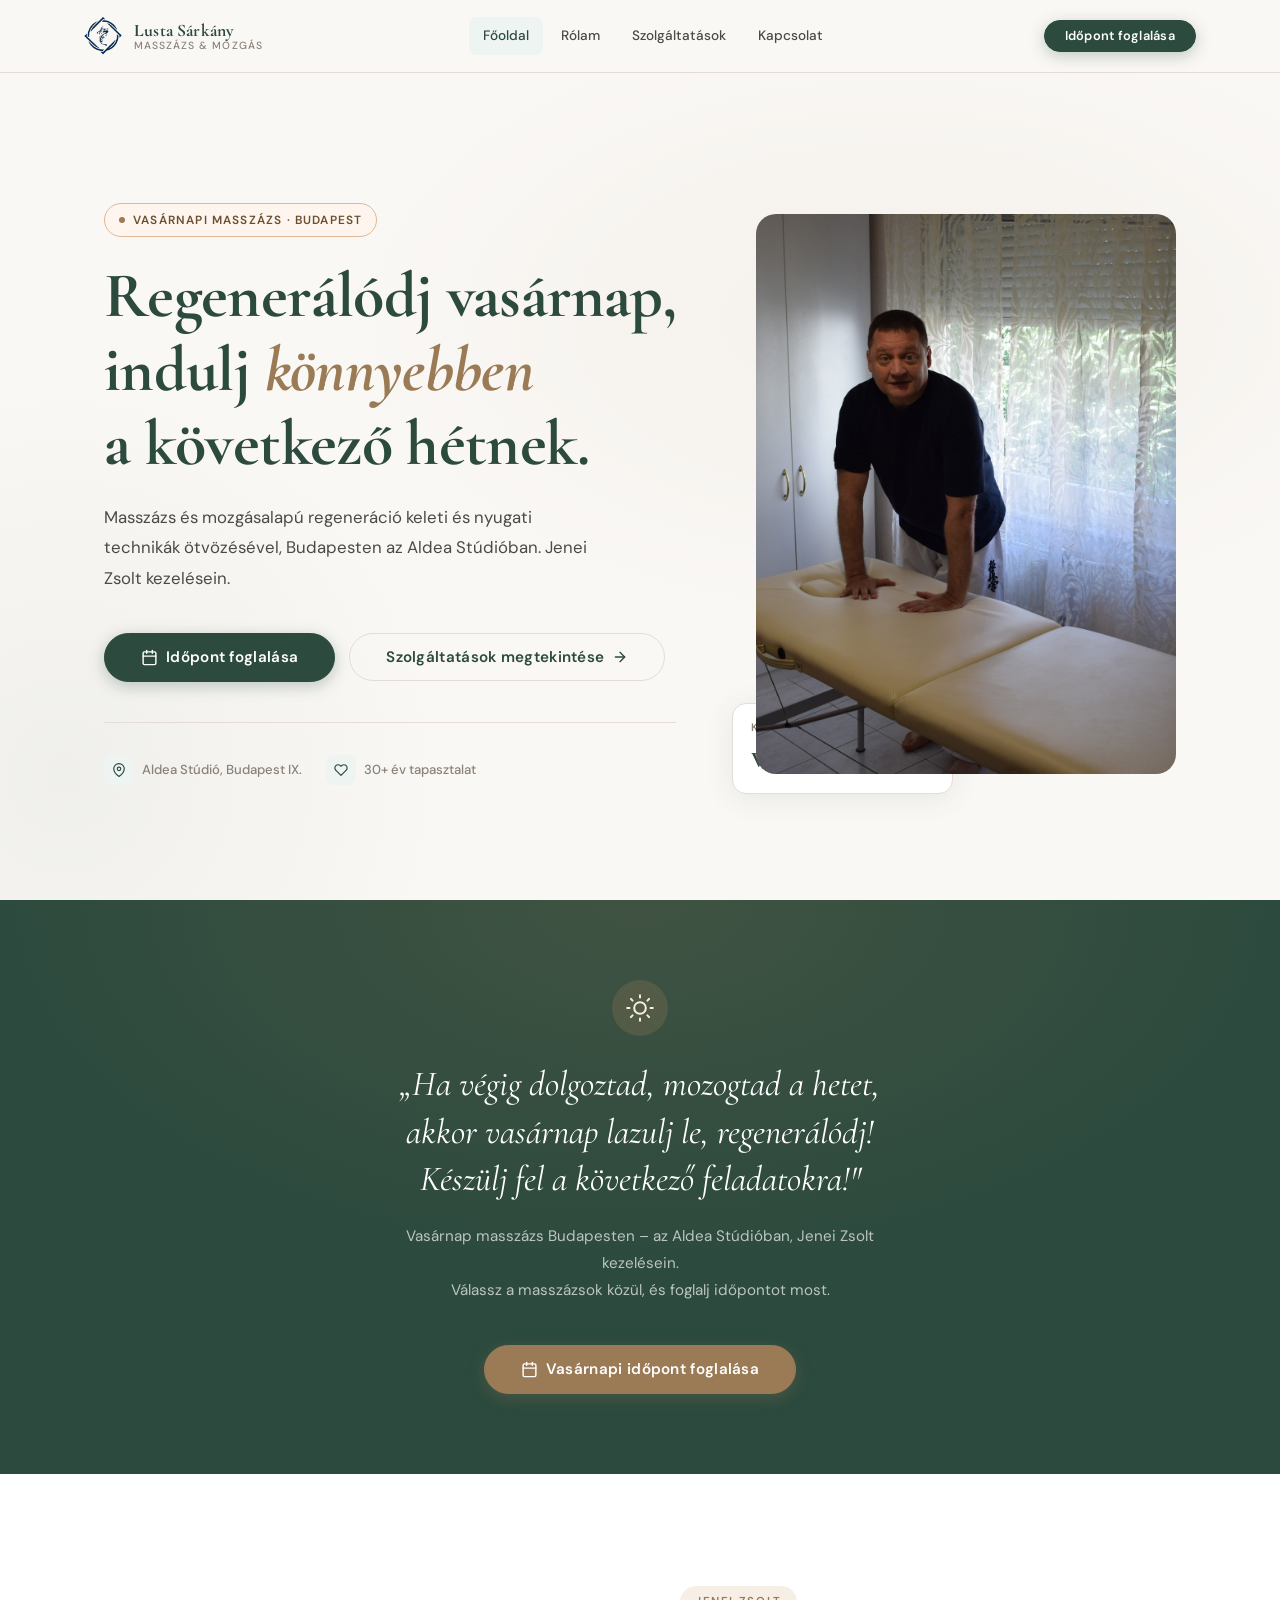
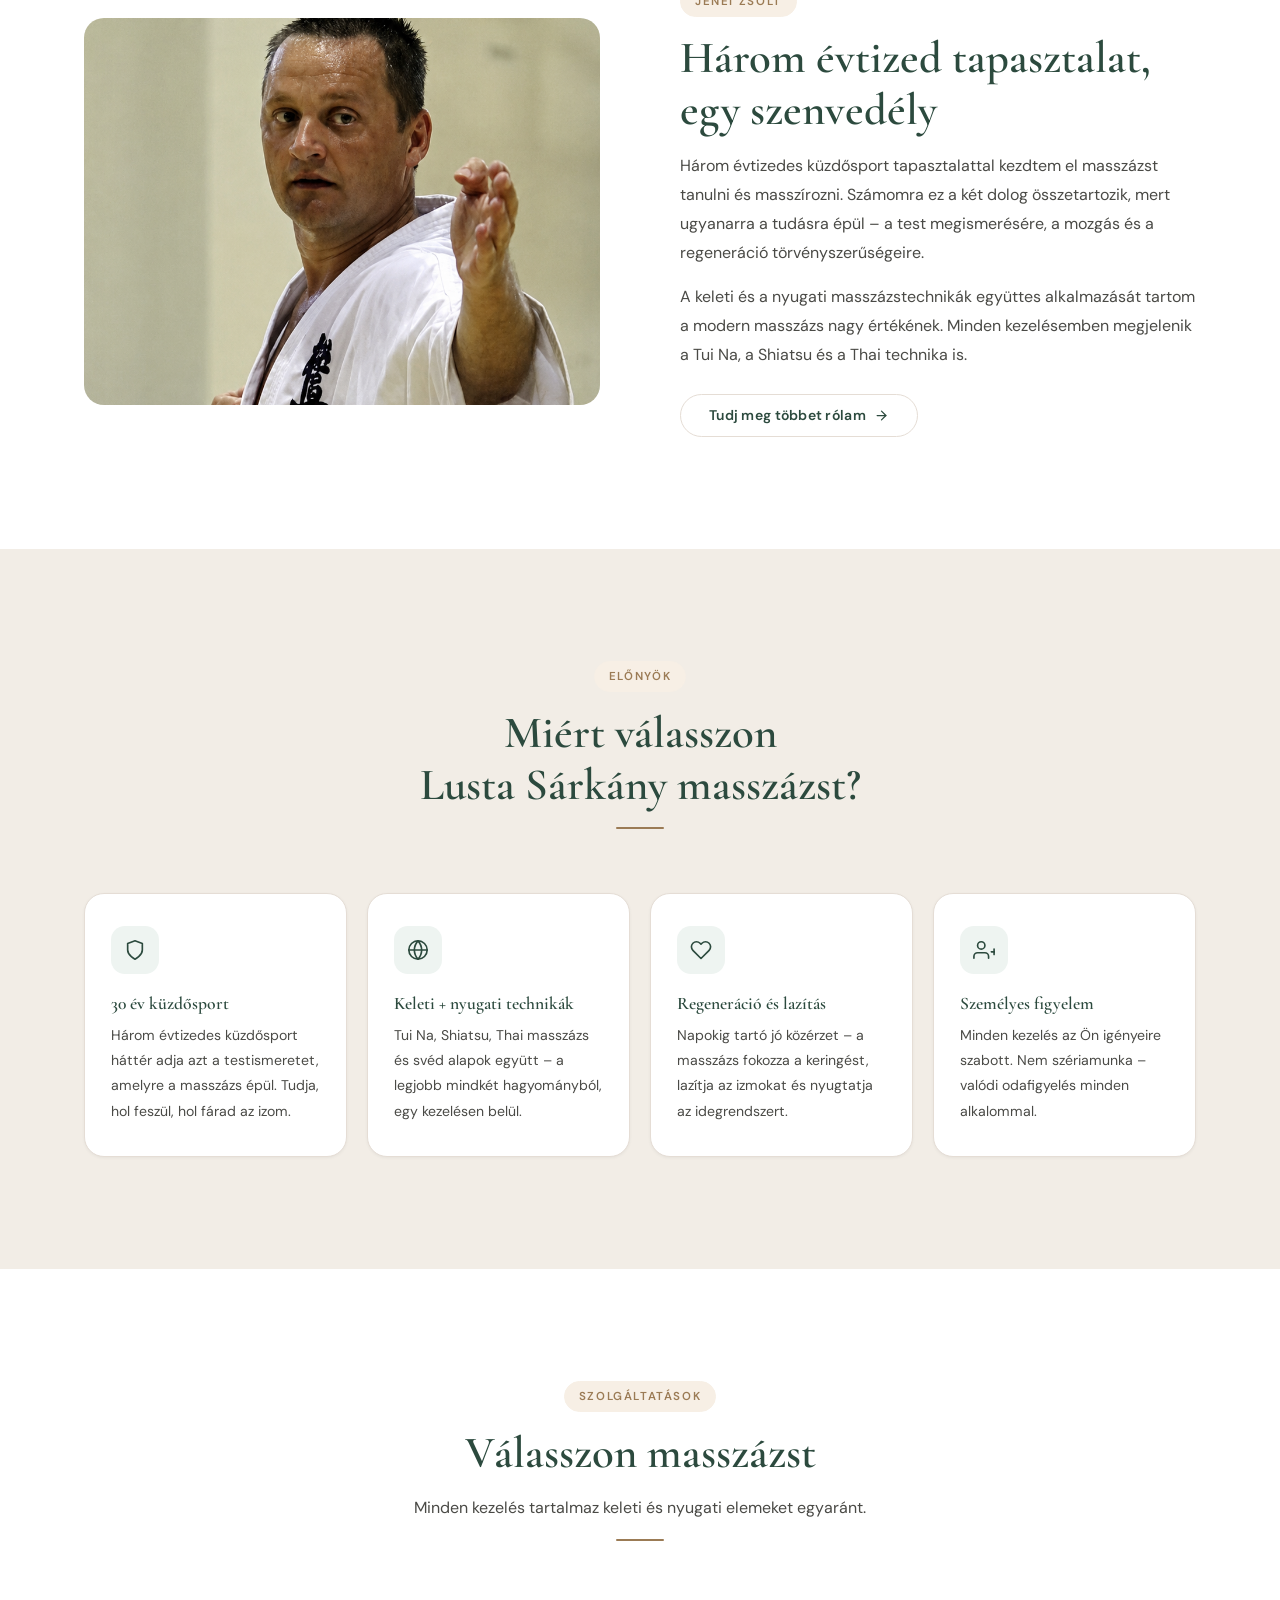
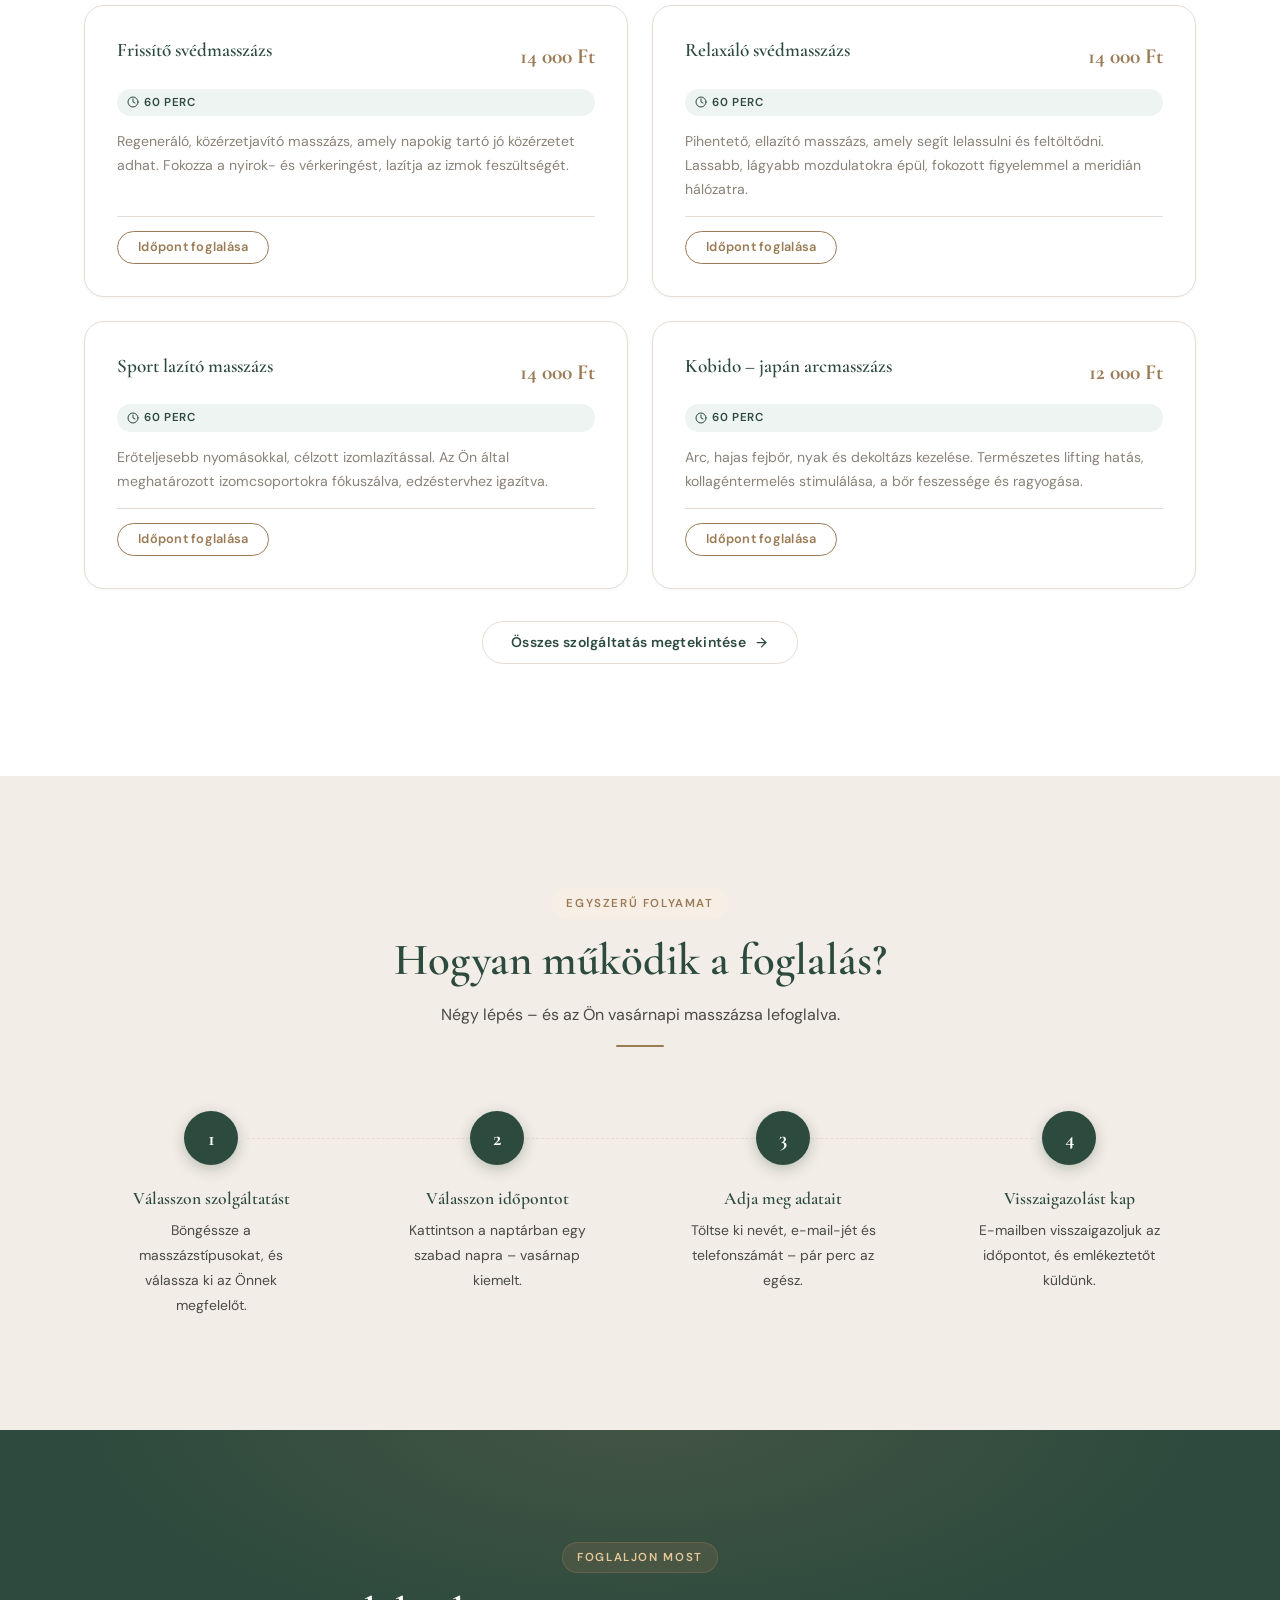
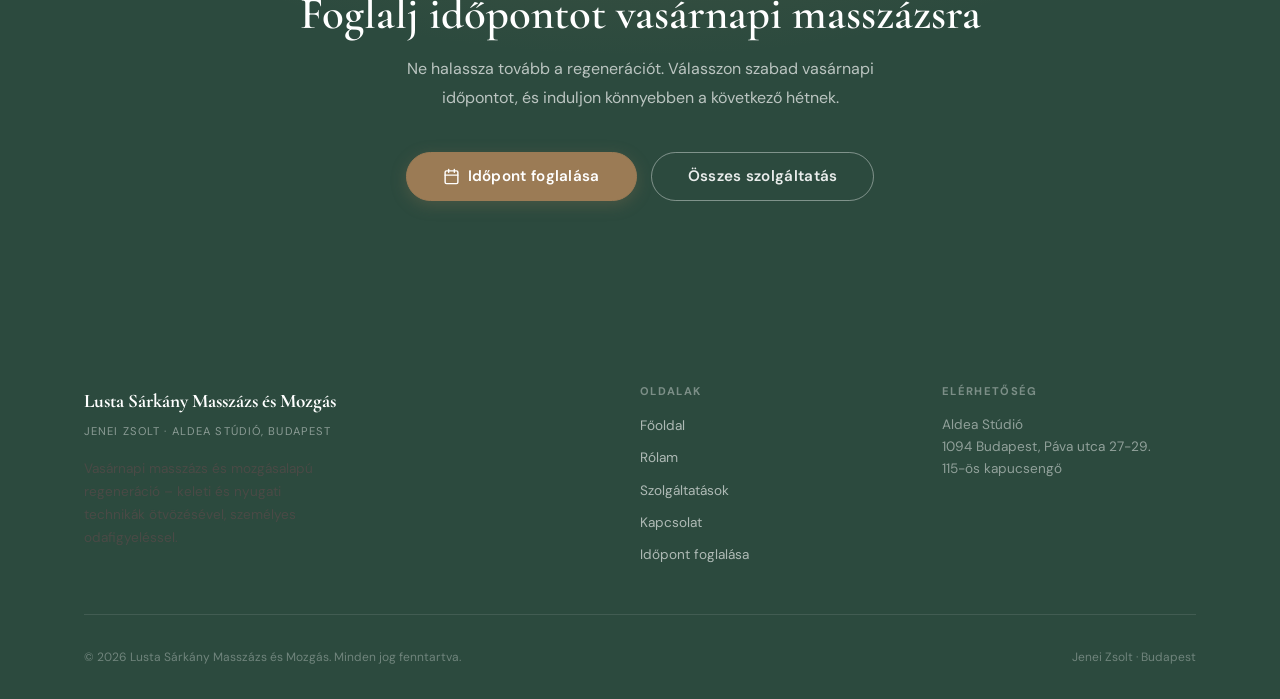
==== index.html @ ce1337a7 "Initial commit – Lusta Sárkány Masszázs és Mozgás website 4-page static Hungarian website for Jenei " ====
<!DOCTYPE html>
<html lang="hu">
<head>
  <meta charset="UTF-8" />
  <meta name="viewport" content="width=device-width, initial-scale=1.0" />
  <meta name="description" content="Lusta Sárkány Masszázs és Mozgás – Jenei Zsolt. Vasárnapi masszázs Budapesten az Aldea Stúdióban. Keleti és nyugati technikák, svédmasszázs, sport masszázs, Kobido arcmasszázs." />
  <meta name="robots" content="index, follow" />
  <title>Lusta Sárkány Masszázs és Mozgás – Jenei Zsolt, Budapest</title>

  <meta property="og:title"       content="Lusta Sárkány Masszázs és Mozgás" />
  <meta property="og:description" content="Vasárnapi masszázs Budapesten – regenerálódj, lazulj, indulj könnyebben." />
  <meta property="og:type"        content="website" />

  <link rel="stylesheet" href="css/style.css" />
  <link rel="icon" href="public/logo.png" type="image/png" />
  <link rel="preconnect" href="https://fonts.googleapis.com" />
  <link rel="preconnect" href="https://fonts.gstatic.com" crossorigin />
</head>
<body class="page-top">

  <!-- ═══════════════════════════════════════════════════════
       NAVIGÁCIÓ
       ═══════════════════════════════════════════════════════ -->
  <nav class="navbar" role="navigation" aria-label="Főnavigáció">
    <div class="nav-inner">

      <a href="index.html" class="nav-logo" aria-label="Lusta Sárkány – Főoldal">
        <img src="public/logo.png" alt="Lusta Sárkány logo" class="logo-mark" />
        <div class="logo-text">
          <span class="logo-name">Lusta Sárkány</span>
          <span class="logo-sub">Masszázs &amp; Mozgás</span>
        </div>
      </a>

      <nav class="nav-links" aria-label="Oldalak">
        <a href="index.html">Főoldal</a>
        <a href="rolam.html">Rólam</a>
        <a href="szolgaltatasok.html">Szolgáltatások</a>
        <a href="kapcsolat.html">Kapcsolat</a>
      </nav>

      <div class="nav-right">
        <a href="kapcsolat.html?tab=foglalas" class="btn btn-primary btn-sm">Időpont foglalása</a>
        <button class="nav-burger" aria-label="Menü" aria-expanded="false" aria-controls="mobile-menu">
          <span></span><span></span><span></span>
        </button>
      </div>
    </div>
  </nav>

  <div class="mobile-menu" id="mobile-menu" role="dialog" aria-label="Mobilmenü">
    <a href="index.html">Főoldal</a>
    <a href="rolam.html">Rólam</a>
    <a href="szolgaltatasok.html">Szolgáltatások</a>
    <a href="kapcsolat.html">Kapcsolat</a>
    <a href="kapcsolat.html?tab=foglalas" class="btn btn-primary">Időpont foglalása</a>
  </div>

  <main>
    <!-- ═══════════════════════════════════════════════════════
         HERO SZEKCIÓ
         MÓDOSÍTSA: Főcím, alcím, CTA szövegek
         ═══════════════════════════════════════════════════════ -->
    <section class="hero" aria-labelledby="hero-h1">
      <div class="container">
        <div class="hero-grid">

          <!-- Bal: szöveg -->
          <div class="hero-content">
            <div class="hero-tag">
              <span class="hero-tag-dot" aria-hidden="true"></span>
              Vasárnapi masszázs · Budapest
            </div>

            <h1 class="hero-title" id="hero-h1">
              Regenerálódj vasárnap,<br>
              indulj <em>könnyebben</em><br>a következő hétnek.
            </h1>

            <p class="hero-sub">
              Masszázs és mozgásalapú regeneráció keleti és nyugati technikák
              ötvözésével, Budapesten az Aldea Stúdióban. Jenei Zsolt kezelésein.
            </p>

            <div class="hero-actions">
              <a href="kapcsolat.html?tab=foglalas" class="btn btn-primary btn-lg">
                <svg width="17" height="17" viewBox="0 0 24 24" fill="none" stroke="currentColor" stroke-width="2" stroke-linecap="round" stroke-linejoin="round" aria-hidden="true">
                  <rect x="3" y="4" width="18" height="18" rx="2"/><line x1="16" y1="2" x2="16" y2="6"/><line x1="8" y1="2" x2="8" y2="6"/><line x1="3" y1="10" x2="21" y2="10"/>
                </svg>
                Időpont foglalása
              </a>
              <a href="szolgaltatasok.html" class="btn btn-ghost btn-lg">
                Szolgáltatások megtekintése
                <svg width="16" height="16" viewBox="0 0 24 24" fill="none" stroke="currentColor" stroke-width="2" stroke-linecap="round" stroke-linejoin="round" aria-hidden="true">
                  <line x1="5" y1="12" x2="19" y2="12"/><polyline points="12 5 19 12 12 19"/>
                </svg>
              </a>
            </div>

            <!-- Meta infók -->
            <div class="hero-meta">
              <div class="hero-meta-item">
                <div class="hero-meta-icon" aria-hidden="true">
                  <svg width="14" height="14" viewBox="0 0 24 24" fill="none" stroke="currentColor" stroke-width="2" stroke-linecap="round" stroke-linejoin="round">
                    <path d="M21 10c0 7-9 13-9 13s-9-6-9-13a9 9 0 0 1 18 0z"/><circle cx="12" cy="10" r="3"/>
                  </svg>
                </div>
                Aldea Stúdió, Budapest IX.
              </div>
              <div class="hero-meta-item">
                <div class="hero-meta-icon" aria-hidden="true">
                  <svg width="14" height="14" viewBox="0 0 24 24" fill="none" stroke="currentColor" stroke-width="2" stroke-linecap="round" stroke-linejoin="round">
                    <path d="M20.84 4.61a5.5 5.5 0 0 0-7.78 0L12 5.67l-1.06-1.06a5.5 5.5 0 0 0-7.78 7.78l1.06 1.06L12 21.23l7.78-7.78 1.06-1.06a5.5 5.5 0 0 0 0-7.78z"/>
                  </svg>
                </div>
                30+ év tapasztalat
              </div>
            </div>
          </div>

          <!-- Jobb: képhelytartó + lebegő kártya -->
          <div class="hero-img-wrap">
            <div class="img-ph img-ph-portrait real-img">
              <img src="public/kep1.jpg" alt="Jenei Zsolt masszőr a kezeléshez készül" />
            </div>

            <!-- Lebegő kártya -->
            <div class="hero-card-float" aria-hidden="true">
              <div class="hcf-label">Következő szabad időpont</div>
              <div class="hcf-val">Vasárnap</div>
            </div>
          </div>

        </div>
      </div>
    </section>

    <!-- ═══════════════════════════════════════════════════════
         VASÁRNAPI MASSZÁZS – fő ajánlat
         ═══════════════════════════════════════════════════════ -->
    <section class="sunday-band" aria-labelledby="sunday-h2">
      <div class="container">
        <div class="sunday-icon" aria-hidden="true">
          <svg width="28" height="28" viewBox="0 0 24 24" fill="none" stroke="currentColor" stroke-width="1.7" stroke-linecap="round" stroke-linejoin="round">
            <circle cx="12" cy="12" r="5"/><line x1="12" y1="1" x2="12" y2="3"/><line x1="12" y1="21" x2="12" y2="23"/><line x1="4.22" y1="4.22" x2="5.64" y2="5.64"/><line x1="18.36" y1="18.36" x2="19.78" y2="19.78"/><line x1="1" y1="12" x2="3" y2="12"/><line x1="21" y1="12" x2="23" y2="12"/><line x1="4.22" y1="19.78" x2="5.64" y2="18.36"/><line x1="18.36" y1="5.64" x2="19.78" y2="4.22"/>
          </svg>
        </div>

        <h2 id="sunday-h2" style="display:none">Vasárnapi masszázs</h2>

        <blockquote>
          „Ha végig dolgoztad, mozogtad a hetet,<br>
          akkor vasárnap lazulj le, regenerálódj!<br>
          Készülj fel a következő feladatokra!"
        </blockquote>

        <p>Vasárnap masszázs Budapesten – az Aldea Stúdióban, Jenei Zsolt kezelésein.<br>Válassz a masszázsok közül, és foglalj időpontot most.</p>

        <a href="kapcsolat.html?tab=foglalas" class="btn btn-accent btn-lg">
          <svg width="17" height="17" viewBox="0 0 24 24" fill="none" stroke="currentColor" stroke-width="2" stroke-linecap="round" stroke-linejoin="round" aria-hidden="true">
            <rect x="3" y="4" width="18" height="18" rx="2"/><line x1="16" y1="2" x2="16" y2="6"/><line x1="8" y1="2" x2="8" y2="6"/><line x1="3" y1="10" x2="21" y2="10"/>
          </svg>
          Vasárnapi időpont foglalása
        </a>
      </div>
    </section>

    <!-- ═══════════════════════════════════════════════════════
         RÖVID BEMUTATKOZÁS – Jenei Zsolt
         ═══════════════════════════════════════════════════════ -->
    <section style="background:#fff;" aria-labelledby="intro-h2">
      <div class="container">
        <div style="display:grid;grid-template-columns:1fr 1fr;gap:5rem;align-items:center;" class="about-grid-landing">
          <!-- Képhelytartó -->
          <div class="img-ph img-ph-landscape real-img hero-face-frame" style="aspect-ratio:4/3;">
            <img src="public/kep2.png" alt="Masszázs kezelés közben, Lusta Sárkány" class="hero-photo" />
          </div>
          <!-- Szöveg -->
          <div>
            <span class="sec-tag">Jenei Zsolt</span>
            <h2 id="intro-h2">Három évtized tapasztalat,<br>egy szenvedély</h2>
            <p style="margin-top:1rem;margin-bottom:1rem;">
              Három évtizedes küzdősport tapasztalattal kezdtem el masszázst tanulni
              és masszírozni. Számomra ez a két dolog összetartozik, mert ugyanarra
              a tudásra épül – a test megismerésére, a mozgás és a regeneráció
              törvényszerűségeire.
            </p>
            <p style="margin-bottom:1.5rem;">
              A keleti és a nyugati masszázstechnikák együttes alkalmazását tartom
              a modern masszázs nagy értékének. Minden kezelésemben megjelenik a
              Tui Na, a Shiatsu és a Thai technika is.
            </p>
            <a href="rolam.html" class="btn btn-ghost">
              Tudj meg többet rólam
              <svg width="15" height="15" viewBox="0 0 24 24" fill="none" stroke="currentColor" stroke-width="2" stroke-linecap="round" stroke-linejoin="round" aria-hidden="true">
                <line x1="5" y1="12" x2="19" y2="12"/><polyline points="12 5 19 12 12 19"/>
              </svg>
            </a>
          </div>
        </div>
      </div>
    </section>

    <!-- ═══════════════════════════════════════════════════════
         MIÉRT VÁLASSZON MINKET
         ═══════════════════════════════════════════════════════ -->
    <section class="why" aria-labelledby="why-h2">
      <div class="container">
        <div class="sec-head">
          <span class="sec-tag">Előnyök</span>
          <h2 id="why-h2">Miért válasszon<br>Lusta Sárkány masszázst?</h2>
          <span class="sec-rule" aria-hidden="true"></span>
        </div>

        <div class="why-grid">
          <div class="why-card">
            <div class="why-icon" aria-hidden="true">
              <svg width="22" height="22" viewBox="0 0 24 24" fill="none" stroke="currentColor" stroke-width="1.8" stroke-linecap="round" stroke-linejoin="round">
                <path d="M12 22s8-4 8-10V5l-8-3-8 3v7c0 6 8 10 8 10z"/>
              </svg>
            </div>
            <h3>30 év küzdősport</h3>
            <p>Három évtizedes küzdősport háttér adja azt a testismeretet, amelyre a masszázs épül. Tudja, hol feszül, hol fárad az izom.</p>
          </div>

          <div class="why-card">
            <div class="why-icon" aria-hidden="true">
              <svg width="22" height="22" viewBox="0 0 24 24" fill="none" stroke="currentColor" stroke-width="1.8" stroke-linecap="round" stroke-linejoin="round">
                <circle cx="12" cy="12" r="10"/><line x1="2" y1="12" x2="22" y2="12"/><path d="M12 2a15.3 15.3 0 0 1 4 10 15.3 15.3 0 0 1-4 10 15.3 15.3 0 0 1-4-10 15.3 15.3 0 0 1 4-10z"/>
              </svg>
            </div>
            <h3>Keleti + nyugati technikák</h3>
            <p>Tui Na, Shiatsu, Thai masszázs és svéd alapok együtt – a legjobb mindkét hagyományból, egy kezelésen belül.</p>
          </div>

          <div class="why-card">
            <div class="why-icon" aria-hidden="true">
              <svg width="22" height="22" viewBox="0 0 24 24" fill="none" stroke="currentColor" stroke-width="1.8" stroke-linecap="round" stroke-linejoin="round">
                <path d="M20.84 4.61a5.5 5.5 0 0 0-7.78 0L12 5.67l-1.06-1.06a5.5 5.5 0 0 0-7.78 7.78l1.06 1.06L12 21.23l7.78-7.78 1.06-1.06a5.5 5.5 0 0 0 0-7.78z"/>
              </svg>
            </div>
            <h3>Regeneráció és lazítás</h3>
            <p>Napokig tartó jó közérzet – a masszázs fokozza a keringést, lazítja az izmokat és nyugtatja az idegrendszert.</p>
          </div>

          <div class="why-card">
            <div class="why-icon" aria-hidden="true">
              <svg width="22" height="22" viewBox="0 0 24 24" fill="none" stroke="currentColor" stroke-width="1.8" stroke-linecap="round" stroke-linejoin="round">
                <path d="M17 21v-2a4 4 0 0 0-4-4H5a4 4 0 0 0-4 4v2"/><circle cx="9" cy="7" r="4"/><line x1="23" y1="11" x2="23" y2="17"/><line x1="20" y1="14" x2="26" y2="14"/>
              </svg>
            </div>
            <h3>Személyes figyelem</h3>
            <p>Minden kezelés az Ön igényeire szabott. Nem szériamunka – valódi odafigyelés minden alkalommal.</p>
          </div>
        </div>
      </div>
    </section>

    <!-- ═══════════════════════════════════════════════════════
         SZOLGÁLTATÁSOK ELŐNÉZET
         ═══════════════════════════════════════════════════════ -->
    <section class="services-preview" id="szolgaltatasok" aria-labelledby="svc-h2">
      <div class="container">
        <div class="sec-head">
          <span class="sec-tag">Szolgáltatások</span>
          <h2 id="svc-h2">Válasszon masszázst</h2>
          <p>Minden kezelés tartalmaz keleti és nyugati elemeket egyaránt.</p>
          <span class="sec-rule" aria-hidden="true"></span>
        </div>

        <div class="services-grid">
          <!-- Kártya 1 -->
          <div class="service-card">
            <div class="service-card-top">
              <h4>Frissítő svédmasszázs</h4>
              <div class="service-price">14 000 Ft</div>
            </div>
            <span class="service-duration" aria-label="Időtartam: 1 óra">
              <svg width="12" height="12" viewBox="0 0 24 24" fill="none" stroke="currentColor" stroke-width="2" stroke-linecap="round" stroke-linejoin="round" aria-hidden="true"><circle cx="12" cy="12" r="10"/><polyline points="12 6 12 12 16 14"/></svg>
              60 perc
            </span>
            <p class="service-desc">Regeneráló, közérzetjavító masszázs, amely napokig tartó jó közérzetet adhat. Fokozza a nyirok- és vérkeringést, lazítja az izmok feszültségét.</p>
            <div class="service-card-footer">
              <a href="kapcsolat.html?tab=foglalas&szolgaltatas=frissito-sved-60" class="btn btn-outline-accent btn-sm">Időpont foglalása</a>
            </div>
          </div>

          <!-- Kártya 2 -->
          <div class="service-card">
            <div class="service-card-top">
              <h4>Relaxáló svédmasszázs</h4>
              <div class="service-price">14 000 Ft</div>
            </div>
            <span class="service-duration" aria-label="Időtartam: 1 óra">
              <svg width="12" height="12" viewBox="0 0 24 24" fill="none" stroke="currentColor" stroke-width="2" stroke-linecap="round" stroke-linejoin="round" aria-hidden="true"><circle cx="12" cy="12" r="10"/><polyline points="12 6 12 12 16 14"/></svg>
              60 perc
            </span>
            <p class="service-desc">Pihentető, ellazító masszázs, amely segít lelassulni és feltöltődni. Lassabb, lágyabb mozdulatokra épül, fokozott figyelemmel a meridián hálózatra.</p>
            <div class="service-card-footer">
              <a href="kapcsolat.html?tab=foglalas&szolgaltatas=relaxalo-sved-60" class="btn btn-outline-accent btn-sm">Időpont foglalása</a>
            </div>
          </div>

          <!-- Kártya 3 -->
          <div class="service-card">
            <div class="service-card-top">
              <h4>Sport lazító masszázs</h4>
              <div class="service-price">14 000 Ft</div>
            </div>
            <span class="service-duration" aria-label="Időtartam: 1 óra">
              <svg width="12" height="12" viewBox="0 0 24 24" fill="none" stroke="currentColor" stroke-width="2" stroke-linecap="round" stroke-linejoin="round" aria-hidden="true"><circle cx="12" cy="12" r="10"/><polyline points="12 6 12 12 16 14"/></svg>
              60 perc
            </span>
            <p class="service-desc">Erőteljesebb nyomásokkal, célzott izomlazítással. Az Ön által meghatározott izomcsoportokra fókuszálva, edzéstervhez igazítva.</p>
            <div class="service-card-footer">
              <a href="kapcsolat.html?tab=foglalas&szolgaltatas=sport-60" class="btn btn-outline-accent btn-sm">Időpont foglalása</a>
            </div>
          </div>

          <!-- Kártya 4 -->
          <div class="service-card">
            <div class="service-card-top">
              <h4>Kobido – japán arcmasszázs</h4>
              <div class="service-price">12 000 Ft</div>
            </div>
            <span class="service-duration" aria-label="Időtartam: 1 óra">
              <svg width="12" height="12" viewBox="0 0 24 24" fill="none" stroke="currentColor" stroke-width="2" stroke-linecap="round" stroke-linejoin="round" aria-hidden="true"><circle cx="12" cy="12" r="10"/><polyline points="12 6 12 12 16 14"/></svg>
              60 perc
            </span>
            <p class="service-desc">Arc, hajas fejbőr, nyak és dekoltázs kezelése. Természetes lifting hatás, kollagéntermelés stimulálása, a bőr feszessége és ragyogása.</p>
            <div class="service-card-footer">
              <a href="kapcsolat.html?tab=foglalas&szolgaltatas=kobido-60" class="btn btn-outline-accent btn-sm">Időpont foglalása</a>
            </div>
          </div>
        </div>

        <div class="text-center mt-8">
          <a href="szolgaltatasok.html" class="btn btn-ghost">
            Összes szolgáltatás megtekintése
            <svg width="15" height="15" viewBox="0 0 24 24" fill="none" stroke="currentColor" stroke-width="2" stroke-linecap="round" stroke-linejoin="round" aria-hidden="true">
              <line x1="5" y1="12" x2="19" y2="12"/><polyline points="12 5 19 12 12 19"/>
            </svg>
          </a>
        </div>
      </div>
    </section>

    <!-- ═══════════════════════════════════════════════════════
         HOGYAN MŰKÖDIK A FOGLALÁS
         ═══════════════════════════════════════════════════════ -->
    <section class="how" aria-labelledby="how-h2">
      <div class="container">
        <div class="sec-head">
          <span class="sec-tag">Egyszerű folyamat</span>
          <h2 id="how-h2">Hogyan működik a foglalás?</h2>
          <p>Négy lépés – és az Ön vasárnapi masszázsa lefoglalva.</p>
          <span class="sec-rule" aria-hidden="true"></span>
        </div>

        <div class="steps" role="list">
          <div class="step" role="listitem">
            <div class="step-num" aria-hidden="true">1</div>
            <h4>Válasszon szolgáltatást</h4>
            <p>Böngéssze a masszázstípusokat, és válassza ki az Önnek megfelelőt.</p>
          </div>
          <div class="step" role="listitem">
            <div class="step-num" aria-hidden="true">2</div>
            <h4>Válasszon időpontot</h4>
            <p>Kattintson a naptárban egy szabad napra – vasárnap kiemelt.</p>
          </div>
          <div class="step" role="listitem">
            <div class="step-num" aria-hidden="true">3</div>
            <h4>Adja meg adatait</h4>
            <p>Töltse ki nevét, e-mail-jét és telefonszámát – pár perc az egész.</p>
          </div>
          <div class="step" role="listitem">
            <div class="step-num" aria-hidden="true">4</div>
            <h4>Visszaigazolást kap</h4>
            <p>E-mailben visszaigazoljuk az időpontot, és emlékeztetőt küldünk.</p>
          </div>
        </div>
      </div>
    </section>

    <!-- ═══════════════════════════════════════════════════════
         ZÁRÓ CTA
         ═══════════════════════════════════════════════════════ -->
    <section class="cta-band" aria-labelledby="cta-h2">
      <div class="container">
        <span class="sec-tag">Foglaljon most</span>
        <h2 id="cta-h2">Foglalj időpontot vasárnapi masszázsra</h2>
        <p>Ne halassza tovább a regenerációt. Válasszon szabad vasárnapi időpontot, és induljon könnyebben a következő hétnek.</p>
        <div class="cta-actions">
          <a href="kapcsolat.html?tab=foglalas" class="btn btn-accent btn-lg">
            <svg width="17" height="17" viewBox="0 0 24 24" fill="none" stroke="currentColor" stroke-width="2" stroke-linecap="round" stroke-linejoin="round" aria-hidden="true">
              <rect x="3" y="4" width="18" height="18" rx="2"/><line x1="16" y1="2" x2="16" y2="6"/><line x1="8" y1="2" x2="8" y2="6"/><line x1="3" y1="10" x2="21" y2="10"/>
            </svg>
            Időpont foglalása
          </a>
          <a href="szolgaltatasok.html" class="btn btn-ghost-white btn-lg">Összes szolgáltatás</a>
        </div>
      </div>
    </section>
  </main>

  <!-- LÁBLÉC -->
  <footer>
    <div class="container">
      <div class="footer-grid">
        <div class="footer-brand">
          <span class="footer-brand-name">Lusta Sárkány Masszázs és Mozgás</span>
          <span class="footer-brand-sub">Jenei Zsolt · Aldea Stúdió, Budapest</span>
          <p>Vasárnapi masszázs és mozgásalapú regeneráció – keleti és nyugati technikák ötvözésével, személyes odafigyeléssel.</p>
        </div>
        <div class="footer-col">
          <h5>Oldalak</h5>
          <nav class="footer-links" aria-label="Lábléc navigáció">
            <a href="index.html">Főoldal</a>
            <a href="rolam.html">Rólam</a>
            <a href="szolgaltatasok.html">Szolgáltatások</a>
            <a href="kapcsolat.html">Kapcsolat</a>
            <a href="kapcsolat.html?tab=foglalas">Időpont foglalása</a>
          </nav>
        </div>
        <div class="footer-col">
          <h5>Elérhetőség</h5>
          <div class="footer-links">
            <span>Aldea Stúdió<br>1094 Budapest, Páva utca 27-29.<br>115-ös kapucsengő</span>
          </div>
        </div>
      </div>
      <div class="footer-bottom">
        <span>&copy; 2026 Lusta Sárkány Masszázs és Mozgás. Minden jog fenntartva.</span>
        <span>Jenei Zsolt · Budapest</span>
      </div>
    </div>
  </footer>

  <script src="js/main.js"></script>
</body>
</html>
---- css/style.css ----
/* ================================================================
   LUSTA SÁRKÁNY MASSZÁZS ÉS MOZGÁS
   Jenei Zsolt – Aldea Stúdió, Budapest
   Főstíluslap · style.css

   TESTRESZABÁS:
   ─────────────────────────────────────────────────────────────
   • Színek:       módosítsa a --color-* változókat (lejjebb)
   • Betűtípus:    cserélje a Google Fonts importot + --font-*
   • Árak, szöveg: csak a HTML fájlokban szerepelnek
   • Képek:        az .img-ph elemeket cserélje valódi <img>-re
   ================================================================ */

/* ── FONTS ──────────────────────────────────────────────────── */
@import url('https://fonts.googleapis.com/css2?family=Cormorant+Garamond:ital,wght@0,400;0,500;0,600;0,700;1,400;1,600&family=DM+Sans:ital,opsz,wght@0,9..40,300;0,9..40,400;0,9..40,500;0,9..40,600;1,9..40,400&display=swap');

/* ── CUSTOM PROPERTIES ──────────────────────────────────────── */
:root {
  /* ─ BRAND COLORS ─ módosítsa ide a brand színeket ─ */
  --color-primary:        #2C4A3E;   /* mély erdőzöld */
  --color-primary-dark:   #1E3530;
  --color-primary-light:  #EEF4F1;   /* halvány zöld tónus */
  --color-accent:         #9B7B55;   /* meleg konyak / borostyán */
  --color-accent-dark:    #7A5F3E;
  --color-accent-light:   #F7EFE5;   /* krémszín alap */

  /* ─ BACKGROUNDS ─ */
  --color-bg:             #FAF8F5;   /* meleg törtfehér */
  --color-bg-alt:         #F2EDE6;   /* meleg bézs */
  --color-bg-card:        #FFFFFF;
  --color-bg-dark:        #2C4A3E;   /* sötétzöld szekciók */

  /* ─ TEXT ─ */
  --color-text:           #1C1C1A;
  --color-text-medium:    #4A4A46;
  --color-text-muted:     #8A8278;
  --color-text-on-dark:   rgba(255, 255, 255, .88);

  /* ─ UI ─ */
  --color-border:         #E5DDD5;
  --color-border-focus:   #9B7B55;
  --color-success:        #4A7A5F;
  --color-success-light:  #EEF6F2;
  --color-error:          #B94040;

  /* ─ VASÁRNAP (Sunday) highlight ─ */
  --color-sun:            #9B7B55;
  --color-sun-bg:         #FDF5EE;
  --color-sun-border:     #DEB896;
  --color-sun-text:       #6B4F2E;

  /* ─ TYPOGRAPHY ─ */
  --font-heading: 'Cormorant Garamond', Georgia, 'Times New Roman', serif;
  --font-body:    'DM Sans', system-ui, -apple-system, sans-serif;

  /* ─ SPACING ─ */
  --section-py:        7rem;
  --section-py-mobile: 4rem;
  --container-max:     1160px;
  --container-px:      1.5rem;

  /* ─ RADII ─ */
  --r-xs:   4px;
  --r-sm:   8px;
  --r-md:   14px;
  --r-lg:   20px;
  --r-xl:   28px;
  --r-full: 9999px;

  /* ─ SHADOWS ─ */
  --shadow-xs: 0 1px 3px  rgba(44, 74, 62, .06);
  --shadow-sm: 0 2px 12px rgba(44, 74, 62, .08);
  --shadow-md: 0 4px 28px rgba(44, 74, 62, .10);
  --shadow-lg: 0 8px 48px rgba(44, 74, 62, .13);
  --shadow-focus: 0 0 0 3px rgba(155, 123, 85, .28);

  /* ─ TRANSITIONS ─ */
  --t-fast: 150ms ease;
  --t-base: 240ms ease;
  --t-slow: 380ms ease;

  /* ─ Z-INDEX ─ */
  --z-nav:   100;
  --z-modal: 200;
}

/* ── RESET ──────────────────────────────────────────────────── */
*, *::before, *::after { box-sizing: border-box; margin: 0; padding: 0; }

html {
  scroll-behavior: smooth;
  -webkit-text-size-adjust: 100%;
}

body {
  font-family: var(--font-body);
  background: var(--color-bg);
  color: var(--color-text);
  line-height: 1.7;
  -webkit-font-smoothing: antialiased;
  -moz-osx-font-smoothing: grayscale;
}

img, video, svg { max-width: 100%; height: auto; display: block; }
a              { color: inherit; text-decoration: none; }
ul, ol         { list-style: none; }
button         { font-family: inherit; background: none; border: none; cursor: pointer; }
input, textarea, select { font-family: inherit; }

/* ── LAYOUT ─────────────────────────────────────────────────── */
.container {
  max-width: var(--container-max);
  margin: 0 auto;
  padding: 0 var(--container-px);
}

section { padding: var(--section-py) 0; }

/* ── TYPOGRAPHY ─────────────────────────────────────────────── */
h1, h2, h3, h4, h5 {
  font-family: var(--font-heading);
  color: var(--color-primary);
  line-height: 1.15;
  font-weight: 600;
}

h1 { font-size: clamp(2.4rem, 5.5vw, 4rem); font-weight: 700; }
h2 { font-size: clamp(1.9rem, 3.8vw, 2.8rem); }
h3 { font-size: clamp(1.25rem, 2.2vw, 1.6rem); }
h4 { font-size: 1.1rem; }
h5 { font-size: .9rem; letter-spacing: .1em; text-transform: uppercase; font-weight: 600; font-family: var(--font-body); }

p { color: var(--color-text-medium); line-height: 1.8; }

.lead { font-size: 1.1rem; }

/* ── SECTION HEADER ─────────────────────────────────────────── */
.sec-tag {
  display: inline-block;
  font-family: var(--font-body);
  font-size: .72rem;
  font-weight: 600;
  letter-spacing: .14em;
  text-transform: uppercase;
  color: var(--color-accent);
  border: 1px solid var(--color-accent-light);
  background: var(--color-accent-light);
  padding: 5px 14px;
  border-radius: var(--r-full);
  margin-bottom: 16px;
}

.sec-head {
  text-align: center;
  max-width: 600px;
  margin: 0 auto 4rem;
}
.sec-head h2 { margin-bottom: 14px; }
.sec-head p  { font-size: 1rem; }

/* Decorative rule under section heading */
.sec-rule {
  display: block;
  width: 48px;
  height: 2px;
  background: var(--color-accent);
  margin: 16px auto 0;
  border-radius: 2px;
}

/* ── BUTTONS ────────────────────────────────────────────────── */
.btn {
  display: inline-flex;
  align-items: center;
  justify-content: center;
  gap: 8px;
  padding: 13px 28px;
  border-radius: var(--r-full);
  font-family: var(--font-body);
  font-size: .875rem;
  font-weight: 600;
  letter-spacing: .02em;
  cursor: pointer;
  transition: all var(--t-base);
  border: 1.5px solid transparent;
  white-space: nowrap;
  line-height: 1;
  text-decoration: none;
}
.btn:focus-visible { outline: none; box-shadow: var(--shadow-focus); }

.btn-primary {
  background: var(--color-primary);
  color: #fff;
  border-color: var(--color-primary);
  box-shadow: 0 4px 16px rgba(44,74,62,.28);
}
.btn-primary:hover {
  background: var(--color-primary-dark);
  border-color: var(--color-primary-dark);
  transform: translateY(-1px);
  box-shadow: 0 6px 22px rgba(44,74,62,.34);
}

.btn-accent {
  background: var(--color-accent);
  color: #fff;
  border-color: var(--color-accent);
  box-shadow: 0 4px 16px rgba(155,123,85,.28);
}
.btn-accent:hover {
  background: var(--color-accent-dark);
  border-color: var(--color-accent-dark);
  transform: translateY(-1px);
  box-shadow: 0 6px 22px rgba(155,123,85,.34);
}

.btn-ghost {
  background: transparent;
  color: var(--color-primary);
  border-color: var(--color-border);
}
.btn-ghost:hover {
  background: var(--color-primary-light);
  border-color: var(--color-primary);
  transform: translateY(-1px);
}

.btn-ghost-white {
  background: transparent;
  color: rgba(255,255,255,.9);
  border-color: rgba(255,255,255,.4);
}
.btn-ghost-white:hover {
  background: rgba(255,255,255,.1);
  border-color: rgba(255,255,255,.75);
}

.btn-outline-accent {
  background: transparent;
  color: var(--color-accent);
  border-color: var(--color-accent);
}
.btn-outline-accent:hover {
  background: var(--color-accent);
  color: #fff;
  transform: translateY(-1px);
}

.btn-lg   { padding: 15px 36px; font-size: .95rem; }
.btn-sm   { padding: 9px 20px; font-size: .8rem; }
.btn-full { width: 100%; }

/* ── IMAGE PLACEHOLDERS ─────────────────────────────────────── */
/* Cserélje le ezeket valódi <img> elemekre! */
.img-ph {
  background: var(--color-bg-alt);
  border-radius: var(--r-lg);
  display: flex;
  flex-direction: column;
  align-items: center;
  justify-content: center;
  gap: 14px;
  border: 1.5px dashed var(--color-border);
  color: var(--color-text-muted);
  font-size: .8rem;
  font-weight: 500;
  letter-spacing: .04em;
  text-transform: uppercase;
  position: relative;
  overflow: hidden;
}

.img-ph::before {
  content: '';
  position: absolute;
  inset: 0;
  background-image: radial-gradient(var(--color-border) 1px, transparent 1px);
  background-size: 22px 22px;
  opacity: .45;
}

.img-ph > * { position: relative; z-index: 1; }

.img-ph.real-img {
  border: 0;
  background: transparent;
}
.img-ph.real-img::before {
  display: none;
}
.img-ph.real-img img {
  width: 100%;
  height: 100%;
  object-fit: cover;
  display: block;
}

.hero-photo {
  object-position: center 10%;
}

.img-ph-icon {
  width: 44px; height: 44px;
  border-radius: var(--r-sm);
  background: var(--color-border);
  display: flex; align-items: center; justify-content: center;
  color: var(--color-text-muted);
}

.img-ph-portrait { aspect-ratio: 3/4; }
.img-ph-landscape { aspect-ratio: 16/9; }
.img-ph-square   { aspect-ratio: 1; }

/* ── NAVIGATION ─────────────────────────────────────────────── */
.navbar {
  position: fixed;
  top: 0; left: 0; right: 0;
  z-index: var(--z-nav);
  background: rgba(250, 248, 245, .94);
  backdrop-filter: blur(14px);
  -webkit-backdrop-filter: blur(14px);
  border-bottom: 1px solid var(--color-border);
  transition: box-shadow var(--t-base);
}
.navbar.scrolled { box-shadow: var(--shadow-sm); }

.nav-inner {
  display: flex;
  align-items: center;
  justify-content: space-between;
  height: 72px;
  max-width: var(--container-max);
  margin: 0 auto;
  padding: 0 var(--container-px);
}

/* Logo ─────────────────────────── */
.nav-logo {
  display: flex;
  align-items: center;
  gap: 12px;
  text-decoration: none;
  flex-shrink: 0;
}
.nav-logo:hover .logo-mark { transform: scale(1.04); }

.logo-mark {
  width: 38px; height: 38px;
  flex-shrink: 0;
  transition: transform var(--t-base);
}

.logo-text { line-height: 1.1; }
.logo-name {
  display: block;
  font-family: var(--font-heading);
  font-size: 1.1rem;
  font-weight: 700;
  color: var(--color-primary);
  letter-spacing: .01em;
}
.logo-sub {
  display: block;
  font-size: .65rem;
  font-weight: 500;
  letter-spacing: .1em;
  text-transform: uppercase;
  color: var(--color-text-muted);
}

/* Nav links ─────────────────────── */
.nav-links {
  display: flex;
  align-items: center;
  gap: 4px;
}
.nav-links a {
  padding: 7px 14px;
  border-radius: var(--r-sm);
  font-size: .85rem;
  font-weight: 500;
  color: var(--color-text-medium);
  transition: all var(--t-fast);
}
.nav-links a:hover, .nav-links a.active {
  color: var(--color-primary);
  background: var(--color-primary-light);
}

.nav-right { display: flex; align-items: center; gap: 12px; }

/* Hamburger */
.nav-burger {
  display: none;
  flex-direction: column;
  justify-content: center;
  gap: 5px;
  width: 40px; height: 40px;
  padding: 8px;
  border-radius: var(--r-sm);
  cursor: pointer;
  transition: background var(--t-fast);
}
.nav-burger:hover { background: var(--color-bg-alt); }
.nav-burger span {
  display: block;
  width: 100%; height: 2px;
  background: var(--color-primary);
  border-radius: 2px;
  transition: all var(--t-base);
}
.nav-burger.open span:nth-child(1) { transform: translateY(7px) rotate(45deg); }
.nav-burger.open span:nth-child(2) { opacity: 0; transform: scaleX(0); }
.nav-burger.open span:nth-child(3) { transform: translateY(-7px) rotate(-45deg); }

/* Mobile menu */
.mobile-menu {
  display: none;
  position: fixed;
  top: 72px; left: 0; right: 0;
  background: var(--color-bg-card);
  border-bottom: 1px solid var(--color-border);
  padding: 12px 16px 20px;
  z-index: calc(var(--z-nav) - 1);
  box-shadow: var(--shadow-md);
}
.mobile-menu.open { display: block; }
.mobile-menu a {
  display: block;
  padding: 11px 14px;
  border-radius: var(--r-sm);
  font-size: .95rem;
  font-weight: 500;
  color: var(--color-text-medium);
  transition: all var(--t-fast);
  margin-bottom: 2px;
}
.mobile-menu a:hover, .mobile-menu a.active {
  background: var(--color-primary-light);
  color: var(--color-primary);
}
.mobile-menu .btn { margin-top: 10px; width: 100%; justify-content: center; }

.page-top { padding-top: 72px; }

/* ── HERO ────────────────────────────────────────────────────── */
.hero {
  min-height: calc(100svh - 72px);
  display: flex;
  align-items: center;
  padding: 5rem 0 4rem;
  position: relative;
  overflow: hidden;
}

.hero::before {
  content: '';
  position: absolute;
  inset: 0;
  background:
    radial-gradient(ellipse 70% 60% at 70% 30%, rgba(155,123,85,.06) 0%, transparent 65%),
    radial-gradient(ellipse 50% 80% at 5%  85%, rgba(44,74,62,.05)  0%, transparent 60%);
  pointer-events: none;
}

.hero-grid {
  display: grid;
  grid-template-columns: 1fr 420px;
  gap: 5rem;
  align-items: center;
  position: relative;
}

/* Eyebrow tag */
.hero-tag {
  display: inline-flex;
  align-items: center;
  gap: 8px;
  background: var(--color-sun-bg);
  border: 1px solid var(--color-sun-border);
  color: var(--color-sun-text);
  font-size: .74rem;
  font-weight: 600;
  letter-spacing: .1em;
  text-transform: uppercase;
  padding: 6px 14px;
  border-radius: var(--r-full);
  margin-bottom: 22px;
}
.hero-tag-dot {
  width: 6px; height: 6px;
  background: var(--color-sun);
  border-radius: 50%;
}

.hero-title { margin-bottom: 22px; letter-spacing: -.01em; }
.hero-title em { font-style: italic; color: var(--color-accent); }

.hero-sub {
  font-size: 1.05rem;
  max-width: 500px;
  margin-bottom: 2.5rem;
}

.hero-actions { display: flex; flex-wrap: wrap; gap: 14px; align-items: center; }

/* Divider with info */
.hero-meta {
  display: flex;
  align-items: center;
  gap: 1.5rem;
  margin-top: 2.5rem;
  padding-top: 2rem;
  border-top: 1px solid var(--color-border);
}
.hero-meta-item {
  display: flex;
  align-items: center;
  gap: 8px;
  font-size: .82rem;
  color: var(--color-text-muted);
  font-weight: 500;
}
.hero-meta-icon {
  width: 30px; height: 30px;
  background: var(--color-primary-light);
  border-radius: var(--r-sm);
  display: flex; align-items: center; justify-content: center;
  color: var(--color-primary);
  flex-shrink: 0;
}

/* Hero image */
.hero-img-wrap {
  position: relative;
}
.hero-img-wrap .img-ph {
  aspect-ratio: 3/4;
  width: 100%;
}

/* Floating accent card */
.hero-card-float {
  position: absolute;
  bottom: -20px;
  left: -24px;
  background: var(--color-bg-card);
  border-radius: var(--r-md);
  padding: 14px 18px;
  box-shadow: var(--shadow-md);
  border: 1px solid var(--color-border);
  min-width: 200px;
}
.hcf-label { font-size: .68rem; font-weight: 600; letter-spacing: .1em; text-transform: uppercase; color: var(--color-text-muted); margin-bottom: 4px; }
.hcf-val   { font-family: var(--font-heading); font-size: 1.4rem; font-weight: 700; color: var(--color-primary); }

/* ── SUNDAY BAND ─────────────────────────────────────────────── */
.sunday-band {
  background: var(--color-primary);
  color: var(--color-text-on-dark);
  text-align: center;
  position: relative;
  overflow: hidden;
  padding: 5rem 0;
}

.sunday-band::before {
  content: '';
  position: absolute;
  inset: 0;
  background: radial-gradient(ellipse 80% 100% at 50% 0%, rgba(155,123,85,.18) 0%, transparent 65%);
  pointer-events: none;
}

.sunday-band > .container { position: relative; }

.sunday-icon {
  width: 56px; height: 56px;
  border-radius: 50%;
  background: rgba(155,123,85,.25);
  display: flex; align-items: center; justify-content: center;
  margin: 0 auto 1.5rem;
  color: var(--color-accent-light);
}

.sunday-band blockquote {
  font-family: var(--font-heading);
  font-size: clamp(1.4rem, 3vw, 2.2rem);
  font-style: italic;
  color: #fff;
  max-width: 720px;
  margin: 0 auto 1.25rem;
  line-height: 1.35;
  font-weight: 400;
}

.sunday-band p {
  color: rgba(255,255,255,.68);
  max-width: 480px;
  margin: 0 auto 2.5rem;
  font-size: .95rem;
}

/* ── WHY CHOOSE US ───────────────────────────────────────────── */
.why { background: var(--color-bg-alt); }

.why-grid {
  display: grid;
  grid-template-columns: repeat(4, 1fr);
  gap: 20px;
}

.why-card {
  background: var(--color-bg-card);
  border-radius: var(--r-lg);
  padding: 2rem 1.6rem;
  border: 1px solid var(--color-border);
  box-shadow: var(--shadow-xs);
  transition: all var(--t-base);
}
.why-card:hover { transform: translateY(-4px); box-shadow: var(--shadow-sm); }

.why-icon {
  width: 48px; height: 48px;
  background: var(--color-primary-light);
  border-radius: var(--r-md);
  display: flex; align-items: center; justify-content: center;
  color: var(--color-primary);
  margin-bottom: 1.25rem;
}

.why-card h3 { font-size: 1.1rem; margin-bottom: 8px; }
.why-card p  { font-size: .88rem; }

/* ── SERVICE PREVIEW CARDS (landing) ────────────────────────── */
.services-preview { background: #fff; }

.services-grid {
  display: grid;
  grid-template-columns: repeat(2, 1fr);
  gap: 24px;
}

/* Teljes lista (services page) */
.services-full-grid {
  display: grid;
  grid-template-columns: repeat(2, 1fr);
  gap: 24px;
}

.service-category {
  grid-column: 1 / -1;
  display: flex;
  align-items: center;
  gap: 16px;
  margin-top: 1rem;
}
.service-category h3 {
  font-size: 1.3rem;
  white-space: nowrap;
}
.service-category-line {
  flex: 1;
  height: 1px;
  background: var(--color-border);
}

.service-card {
  background: var(--color-bg-card);
  border-radius: var(--r-lg);
  padding: 2rem;
  border: 1px solid var(--color-border);
  box-shadow: var(--shadow-xs);
  transition: all var(--t-base);
  display: flex;
  flex-direction: column;
  gap: 14px;
}
.service-card:hover {
  transform: translateY(-3px);
  box-shadow: var(--shadow-md);
  border-color: var(--color-accent-light);
}

.service-card-top {
  display: flex;
  align-items: flex-start;
  justify-content: space-between;
  gap: 12px;
}

.service-card h4 {
  font-family: var(--font-heading);
  font-size: 1.2rem;
  font-weight: 600;
  color: var(--color-primary);
  line-height: 1.25;
}

.service-price {
  font-family: var(--font-heading);
  font-size: 1.35rem;
  font-weight: 700;
  color: var(--color-accent);
  white-space: nowrap;
  flex-shrink: 0;
}

.service-duration {
  display: inline-flex;
  align-items: center;
  gap: 5px;
  background: var(--color-primary-light);
  color: var(--color-primary);
  font-size: .72rem;
  font-weight: 600;
  letter-spacing: .06em;
  padding: 4px 10px;
  border-radius: var(--r-full);
  text-transform: uppercase;
}

.service-desc {
  font-size: .88rem;
  color: var(--color-text-muted);
  line-height: 1.7;
  flex: 1;
}

.service-card-footer {
  padding-top: 14px;
  border-top: 1px solid var(--color-border);
}

/* ── HOW IT WORKS (Steps) ───────────────────────────────────── */
.how { background: var(--color-bg-alt); }

.steps {
  display: grid;
  grid-template-columns: repeat(4, 1fr);
  gap: 2rem;
  position: relative;
}

.steps::before {
  content: '';
  position: absolute;
  top: 27px;
  left: calc(50% / 4 + 24px);
  right: calc(50% / 4 + 24px);
  border-top: 1.5px dashed var(--color-border);
  pointer-events: none;
}

.step { text-align: center; position: relative; }

.step-num {
  width: 54px; height: 54px;
  border-radius: 50%;
  background: var(--color-primary);
  color: #fff;
  font-family: var(--font-heading);
  font-size: 1.3rem;
  font-weight: 700;
  display: flex; align-items: center; justify-content: center;
  margin: 0 auto 1.5rem;
  position: relative;
  z-index: 1;
  box-shadow: 0 4px 14px rgba(44,74,62,.28);
}

.step h4 { margin-bottom: 8px; font-size: 1rem; font-family: var(--font-heading); font-size: 1.1rem; }
.step p  { font-size: .87rem; max-width: 200px; margin: 0 auto; }

/* ── CTA BAND ────────────────────────────────────────────────── */
.cta-band {
  background: var(--color-bg-dark);
  position: relative;
  overflow: hidden;
  text-align: center;
  padding: var(--section-py) 0;
}
.cta-band::before {
  content: '';
  position: absolute;
  inset: 0;
  background: radial-gradient(ellipse 70% 80% at 50% -5%, rgba(155,123,85,.22) 0%, transparent 65%);
  pointer-events: none;
}
.cta-band > .container { position: relative; }
.cta-band .sec-tag  { background: rgba(155,123,85,.2); border-color: rgba(155,123,85,.35); color: #e8c99a; }
.cta-band h2        { color: #fff; margin-bottom: 14px; }
.cta-band > .container > p { color: rgba(255,255,255,.68); max-width: 480px; margin: 0 auto 2.5rem; font-size: 1rem; }
.cta-actions        { display: flex; gap: 14px; justify-content: center; flex-wrap: wrap; }

/* ── PAGE HERO (inner pages) ─────────────────────────────────── */
.page-hero {
  padding: 4.5rem 0 3.5rem;
  background: linear-gradient(160deg, var(--color-bg) 0%, var(--color-bg-alt) 100%);
  border-bottom: 1px solid var(--color-border);
  text-align: center;
}
.page-hero h1 { margin-bottom: 12px; }
.page-hero > .container > p {
  font-size: 1.05rem;
  color: var(--color-text-muted);
  max-width: 520px;
  margin: 0 auto;
}

/* ── ABOUT / RÓLAM PAGE ──────────────────────────────────────── */
.bio-grid {
  display: grid;
  grid-template-columns: 380px 1fr;
  gap: 5rem;
  align-items: start;
}

.bio-img-wrap { position: sticky; top: 92px; }
.bio-img-wrap .img-ph { aspect-ratio: 3/4; }

.bio-text h2 { margin-bottom: 1.25rem; }
.bio-text p  { margin-bottom: 1rem; }
.bio-text p:last-of-type { margin-bottom: 0; }

.bio-text blockquote {
  font-family: var(--font-heading);
  font-size: 1.3rem;
  font-style: italic;
  color: var(--color-primary);
  border-left: 3px solid var(--color-accent);
  padding-left: 1.5rem;
  margin: 2rem 0;
  line-height: 1.5;
}

/* Techniques list */
.techniques { background: var(--color-bg-alt); }

.tech-grid {
  display: grid;
  grid-template-columns: repeat(3, 1fr);
  gap: 20px;
}

.tech-card {
  background: var(--color-bg-card);
  border-radius: var(--r-lg);
  padding: 1.75rem 1.5rem;
  border: 1px solid var(--color-border);
  transition: all var(--t-base);
}
.tech-card:hover { transform: translateY(-3px); box-shadow: var(--shadow-sm); }

.tech-icon {
  width: 44px; height: 44px;
  background: var(--color-accent-light);
  border-radius: var(--r-sm);
  display: flex; align-items: center; justify-content: center;
  color: var(--color-accent);
  margin-bottom: 1rem;
}

.tech-card h4 { font-family: var(--font-heading); font-size: 1.1rem; margin-bottom: 6px; }
.tech-card p  { font-size: .86rem; }

/* ── CONTACT / BOOKING PAGE ──────────────────────────────────── */
.contact-wrap { background: #fff; }

.contact-layout {
  display: grid;
  grid-template-columns: 300px 1fr;
  gap: 3.5rem;
  align-items: start;
}

/* Sidebar */
.contact-side {
  background: var(--color-bg);
  border-radius: var(--r-xl);
  padding: 2rem;
  border: 1px solid var(--color-border);
  position: sticky;
  top: 88px;
}
.contact-side h3 { font-size: 1.2rem; margin-bottom: 1.5rem; }

.ci-list { display: flex; flex-direction: column; gap: 16px; margin-bottom: 1.75rem; }
.ci-item { display: flex; align-items: flex-start; gap: 12px; }
.ci-icon {
  width: 40px; height: 40px;
  border-radius: var(--r-sm);
  background: var(--color-primary-light);
  display: flex; align-items: center; justify-content: center;
  color: var(--color-primary);
  flex-shrink: 0;
  margin-top: 2px;
}
.ci-label { font-size: .68rem; font-weight: 700; text-transform: uppercase; letter-spacing: .08em; color: var(--color-text-muted); margin-bottom: 3px; }
.ci-val   { font-size: .88rem; font-weight: 500; color: var(--color-text); line-height: 1.5; }
.ci-val a { color: var(--color-primary); }
.ci-val a:hover { text-decoration: underline; }

.ci-divider { height: 1px; background: var(--color-border); margin: 1.5rem 0; }

/* Map placeholder */
.map-ph {
  background: var(--color-bg-alt);
  border-radius: var(--r-md);
  height: 160px;
  display: flex;
  flex-direction: column;
  align-items: center;
  justify-content: center;
  border: 1.5px dashed var(--color-border);
  color: var(--color-text-muted);
  font-size: .78rem;
  font-weight: 500;
  gap: 8px;
  text-align: center;
  padding: 12px;
  /* TODO: Google Maps embed helye – cserélje le egy <iframe>-re:
     <iframe src="https://maps.google.com/maps?q=Budapest+Páva+utca+27&output=embed"
             width="100%" height="160" style="border:0" allowfullscreen loading="lazy"></iframe>
  */
}

/* ── FORM TABS ───────────────────────────────────────────────── */
.form-tabs {
  display: flex;
  background: var(--color-bg);
  border: 1px solid var(--color-border);
  border-radius: var(--r-md);
  padding: 4px;
  gap: 4px;
  margin-bottom: 2rem;
}
.tab-btn {
  flex: 1;
  padding: 10px 16px;
  border-radius: 10px;
  font-size: .85rem;
  font-weight: 600;
  color: var(--color-text-muted);
  cursor: pointer;
  transition: all var(--t-fast);
  border: none;
  background: none;
  font-family: var(--font-body);
}
.tab-btn:hover:not(.active) { color: var(--color-text); background: rgba(44,74,62,.06); }
.tab-btn.active {
  background: var(--color-primary);
  color: #fff;
  box-shadow: 0 2px 8px rgba(44,74,62,.28);
}
.tab-panel { display: none; }
.tab-panel.active { display: block; }

/* ── FORMS ───────────────────────────────────────────────────── */
.form-wrap {
  background: var(--color-bg-card);
  border-radius: var(--r-xl);
  padding: 2.5rem;
  border: 1px solid var(--color-border);
  box-shadow: var(--shadow-xs);
}

.form-sec-title {
  font-family: var(--font-heading);
  font-size: 1.15rem;
  font-weight: 600;
  color: var(--color-primary);
  margin-bottom: 1.5rem;
  padding-bottom: 12px;
  border-bottom: 2px solid var(--color-accent-light);
}

.form-group { margin-bottom: 18px; }

.form-label {
  display: block;
  font-size: .8rem;
  font-weight: 600;
  color: var(--color-text);
  margin-bottom: 7px;
  letter-spacing: .02em;
}
.form-label .req { color: var(--color-accent); margin-left: 2px; }

.form-input,
.form-textarea,
.form-select {
  display: block;
  width: 100%;
  padding: 11px 14px;
  border: 1.5px solid var(--color-border);
  border-radius: var(--r-md);
  font-size: .9rem;
  color: var(--color-text);
  background: var(--color-bg-card);
  transition: border-color var(--t-fast), box-shadow var(--t-fast);
  outline: none;
  -webkit-appearance: none;
  appearance: none;
}
.form-input:focus, .form-textarea:focus, .form-select:focus {
  border-color: var(--color-border-focus);
  box-shadow: var(--shadow-focus);
}
.form-input::placeholder, .form-textarea::placeholder { color: var(--color-text-muted); }
.form-textarea { resize: vertical; min-height: 100px; }

/* Custom select arrow */
.select-wrap { position: relative; }
.select-wrap::after {
  content: '';
  position: absolute;
  right: 14px;
  top: 50%;
  transform: translateY(-50%);
  width: 0; height: 0;
  border-left: 5px solid transparent;
  border-right: 5px solid transparent;
  border-top: 5px solid var(--color-text-muted);
  pointer-events: none;
}
.select-wrap .form-select { padding-right: 36px; }

.form-row { display: grid; grid-template-columns: 1fr 1fr; gap: 14px; }

.form-error {
  display: block;
  color: var(--color-error);
  font-size: .76rem;
  margin-top: 4px;
}

/* ── CALENDAR ────────────────────────────────────────────────── */
.cal-wrap {
  background: var(--color-bg);
  border-radius: var(--r-lg);
  padding: 1.75rem;
  border: 1px solid var(--color-border);
  margin-bottom: 1.5rem;
}

.cal-legend {
  display: flex;
  gap: 14px;
  margin-bottom: 1rem;
  flex-wrap: wrap;
}
.cal-legend-item {
  display: flex;
  align-items: center;
  gap: 6px;
  font-size: .72rem;
  color: var(--color-text-muted);
  font-weight: 500;
}
.leg-dot {
  width: 10px; height: 10px;
  border-radius: 50%;
}
.leg-dot-avail   { background: var(--color-primary); }
.leg-dot-sun     { background: var(--color-sun); }
.leg-dot-past    { background: var(--color-border); }

.cal-header {
  display: flex;
  align-items: center;
  justify-content: space-between;
  margin-bottom: 1.25rem;
}
.cal-month-lbl {
  font-family: var(--font-heading);
  font-size: 1.1rem;
  font-weight: 600;
  color: var(--color-primary);
}
.cal-nav-btns { display: flex; gap: 6px; }
.cal-nav-btn {
  width: 34px; height: 34px;
  border-radius: var(--r-sm);
  border: 1.5px solid var(--color-border);
  background: var(--color-bg-card);
  color: var(--color-text-medium);
  display: flex; align-items: center; justify-content: center;
  cursor: pointer;
  transition: all var(--t-fast);
}
.cal-nav-btn:hover {
  border-color: var(--color-primary);
  color: var(--color-primary);
  background: var(--color-primary-light);
}

.cal-grid { display: grid; grid-template-columns: repeat(7, 1fr); gap: 3px; }

.cal-dn {
  text-align: center;
  font-size: .65rem;
  font-weight: 700;
  letter-spacing: .06em;
  text-transform: uppercase;
  color: var(--color-text-muted);
  padding: 6px 0;
}
/* Sunday column header */
.cal-dn:last-child { color: var(--color-sun); }

.cal-d {
  aspect-ratio: 1;
  display: flex;
  align-items: center;
  justify-content: center;
  border-radius: var(--r-sm);
  font-size: .82rem;
  font-weight: 500;
  color: var(--color-text-muted);
  cursor: default;
  transition: all var(--t-fast);
  position: relative;
}

.cal-d.empty   { }
.cal-d.past    { color: var(--color-border); }
.cal-d.unavail { color: var(--color-border); }

.cal-d.avail {
  cursor: pointer;
  color: var(--color-text);
  font-weight: 600;
}
.cal-d.avail:hover {
  background: var(--color-primary-light);
  color: var(--color-primary);
}

/* Sunday special styling */
.cal-d.sun-day {
  color: var(--color-sun-text);
  font-weight: 700;
}
.cal-d.sun-day.avail {
  background: var(--color-sun-bg);
  border: 1px solid var(--color-sun-border);
  border-radius: var(--r-sm);
}
.cal-d.sun-day.avail:hover {
  background: var(--color-sun);
  color: #fff;
  border-color: var(--color-sun);
}
.cal-d.sun-day.avail::after {
  content: '';
  position: absolute;
  bottom: 2px;
  left: 50%;
  transform: translateX(-50%);
  width: 4px; height: 4px;
  border-radius: 50%;
  background: var(--color-sun);
}
.cal-d.sun-day.avail:hover::after { background: rgba(255,255,255,.7); }

.cal-d.today { font-weight: 700; }
.cal-d.today::before {
  content: '';
  position: absolute;
  top: 3px;
  left: 50%;
  transform: translateX(-50%);
  width: 4px; height: 4px;
  border-radius: 50%;
  background: var(--color-primary);
}

.cal-d.picked {
  background: var(--color-primary) !important;
  color: #fff !important;
  font-weight: 700;
  box-shadow: 0 2px 8px rgba(44,74,62,.32);
  border-color: transparent !important;
}
.cal-d.picked::after,
.cal-d.picked::before { background: rgba(255,255,255,.6) !important; }

/* Time slots */
.time-wrap { display: none; }
.time-wrap.show { display: block; }

.time-head {
  font-size: .78rem;
  font-weight: 700;
  text-transform: uppercase;
  letter-spacing: .08em;
  color: var(--color-text-muted);
  margin-bottom: .75rem;
  margin-top: 1.25rem;
}

.time-subhead {
  font-size: .82rem;
  font-weight: 600;
  color: var(--color-text);
  margin-bottom: .6rem;
}

.time-grid {
  display: grid;
  grid-template-columns: repeat(4, 1fr);
  gap: 7px;
  margin-bottom: 1rem;
}

.time-slot {
  padding: 9px 6px;
  border: 1.5px solid var(--color-border);
  border-radius: var(--r-sm);
  font-size: .78rem;
  font-weight: 600;
  text-align: center;
  color: var(--color-text-medium);
  background: var(--color-bg-card);
  cursor: pointer;
  transition: all var(--t-fast);
  font-family: var(--font-body);
}
.time-slot:hover:not(.ts-booked):not(.ts-picked) {
  border-color: var(--color-primary);
  color: var(--color-primary);
  background: var(--color-primary-light);
}
.time-slot.ts-picked {
  border-color: var(--color-primary);
  background: var(--color-primary);
  color: #fff;
}
.time-slot.ts-booked { opacity: .3; cursor: not-allowed; text-decoration: line-through; }

/* Booking summary pill */
.booking-pill {
  display: none;
  align-items: center;
  justify-content: space-between;
  background: var(--color-primary-light);
  border: 1.5px solid rgba(44,74,62,.18);
  border-radius: var(--r-md);
  padding: 12px 16px;
  margin-top: 1rem;
  font-size: .85rem;
}
.booking-pill.show { display: flex; }
.booking-pill strong { color: var(--color-primary); }

.pill-clear {
  background: none; border: none;
  font-size: .74rem;
  color: var(--color-text-muted);
  cursor: pointer;
  text-decoration: underline;
  font-family: var(--font-body);
}
.pill-clear:hover { color: var(--color-text); }

.cal-err { display: none; font-size: .78rem; color: var(--color-error); margin-top: .5rem; }
.cal-err.show { display: block; }

/* ── SUCCESS BOX ─────────────────────────────────────────────── */
.success-box {
  display: none;
  text-align: center;
  padding: 3rem 2rem;
  background: var(--color-success-light);
  border: 1.5px solid rgba(74,122,95,.2);
  border-radius: var(--r-lg);
}
.success-box.show { display: block; }

.success-icon-wrap {
  width: 60px; height: 60px;
  background: var(--color-success);
  border-radius: 50%;
  display: flex; align-items: center; justify-content: center;
  margin: 0 auto 1.25rem;
}
.success-box h3 {
  font-family: var(--font-body);
  font-size: 1.05rem;
  font-weight: 700;
  color: var(--color-success);
  margin-bottom: 8px;
}
.success-box p { font-size: .88rem; color: var(--color-text-muted); }

/* ── FOOTER ──────────────────────────────────────────────────── */
footer {
  background: var(--color-primary);
  color: rgba(255,255,255,.72);
  padding: 4.5rem 0 2rem;
}

.footer-grid {
  display: grid;
  grid-template-columns: 2fr 1fr 1fr;
  gap: 3rem;
  margin-bottom: 3rem;
}

.footer-brand .nav-logo { margin-bottom: 1rem; }

.footer-brand-name {
  font-family: var(--font-heading);
  font-size: 1.2rem;
  font-weight: 700;
  color: #fff;
  display: block;
  margin-bottom: 4px;
}
.footer-brand-sub {
  font-size: .7rem;
  letter-spacing: .1em;
  text-transform: uppercase;
  color: rgba(255,255,255,.45);
  display: block;
  margin-bottom: 1rem;
}
.footer-brand p { font-size: .85rem; max-width: 260px; line-height: 1.7; }

.footer-col h5 {
  font-family: var(--font-body);
  font-size: .7rem;
  font-weight: 700;
  letter-spacing: .12em;
  text-transform: uppercase;
  color: rgba(255,255,255,.38);
  margin-bottom: 1rem;
}
.footer-links { display: flex; flex-direction: column; gap: 9px; }
.footer-links a {
  font-size: .85rem;
  color: rgba(255,255,255,.62);
  transition: color var(--t-fast);
}
.footer-links a:hover { color: #fff; }
.footer-links span { font-size: .85rem; color: rgba(255,255,255,.48); line-height: 1.6; display: block; }

.footer-bottom {
  padding-top: 2rem;
  border-top: 1px solid rgba(255,255,255,.1);
  display: flex;
  align-items: center;
  justify-content: space-between;
  font-size: .75rem;
  color: rgba(255,255,255,.32);
}

/* ── UTILITIES ───────────────────────────────────────────────── */
.text-center { text-align: center; }
.text-muted  { color: var(--color-text-muted); font-size: .85rem; }
.mt-2 { margin-top: .5rem; }
.mt-4 { margin-top: 1rem; }
.mt-6 { margin-top: 1.5rem; }
.mt-8 { margin-top: 2rem; }
.mb-0 { margin-bottom: 0; }

.divider { height: 1px; background: var(--color-border); margin: 2rem 0; }

/* ── RESPONSIVE ──────────────────────────────────────────────── */
@media (max-width: 1024px) {
  .hero-grid      { grid-template-columns: 1fr; }
  .hero-img-wrap  { display: none; }
  .hero-sub       { max-width: 100%; }
  .bio-grid       { grid-template-columns: 1fr; }
  .bio-img-wrap   { position: static; }
  .bio-img-wrap .img-ph { aspect-ratio: 16/9; max-height: 360px; }
  .why-grid       { grid-template-columns: repeat(2, 1fr); }
  .tech-grid      { grid-template-columns: repeat(2, 1fr); }
  .contact-layout { grid-template-columns: 1fr; }
  .contact-side   { position: static; }
  .footer-grid    { grid-template-columns: 1fr 1fr; }
  .footer-brand   { grid-column: 1 / -1; }
}

@media (max-width: 768px) {
  section { padding: var(--section-py-mobile) 0; }

  .nav-links, .nav-right .btn { display: none; }
  .nav-burger { display: flex; }

  .hero { min-height: auto; padding: 3rem 0; }
  .hero-meta { flex-wrap: wrap; gap: 1rem; }

  .services-grid,
  .services-full-grid { grid-template-columns: 1fr; }
  .service-category   { grid-column: 1; }

  .steps         { grid-template-columns: repeat(2, 1fr); gap: 1.5rem; }
  .steps::before { display: none; }
  .why-grid      { grid-template-columns: 1fr; }
  .tech-grid     { grid-template-columns: 1fr; }
  .form-row      { grid-template-columns: 1fr; }
  .time-grid     { grid-template-columns: repeat(3, 1fr); }
  .footer-grid   { grid-template-columns: 1fr; gap: 2rem; }
  .footer-bottom { flex-direction: column; gap: 6px; text-align: center; }
  .cta-actions   { flex-direction: column; align-items: center; }
  .hero-actions  { flex-direction: column; align-items: flex-start; }
}

@media (max-width: 480px) {
  :root { --container-px: 1rem; }
  h1 { font-size: 2.1rem; }
  .steps       { grid-template-columns: 1fr; }
  .form-wrap   { padding: 1.5rem; }
  .cal-wrap    { padding: 1.25rem; }
  .time-grid   { grid-template-columns: repeat(2, 1fr); }
  .hero-card-float { display: none; }
}

/* ── REDUCED MOTION ───────────────────────────────────────────── */
@media (prefers-reduced-motion: reduce) {
  *, *::before, *::after {
    transition-duration: .01ms !important;
    animation-duration: .01ms !important;
  }
  html { scroll-behavior: auto; }
}
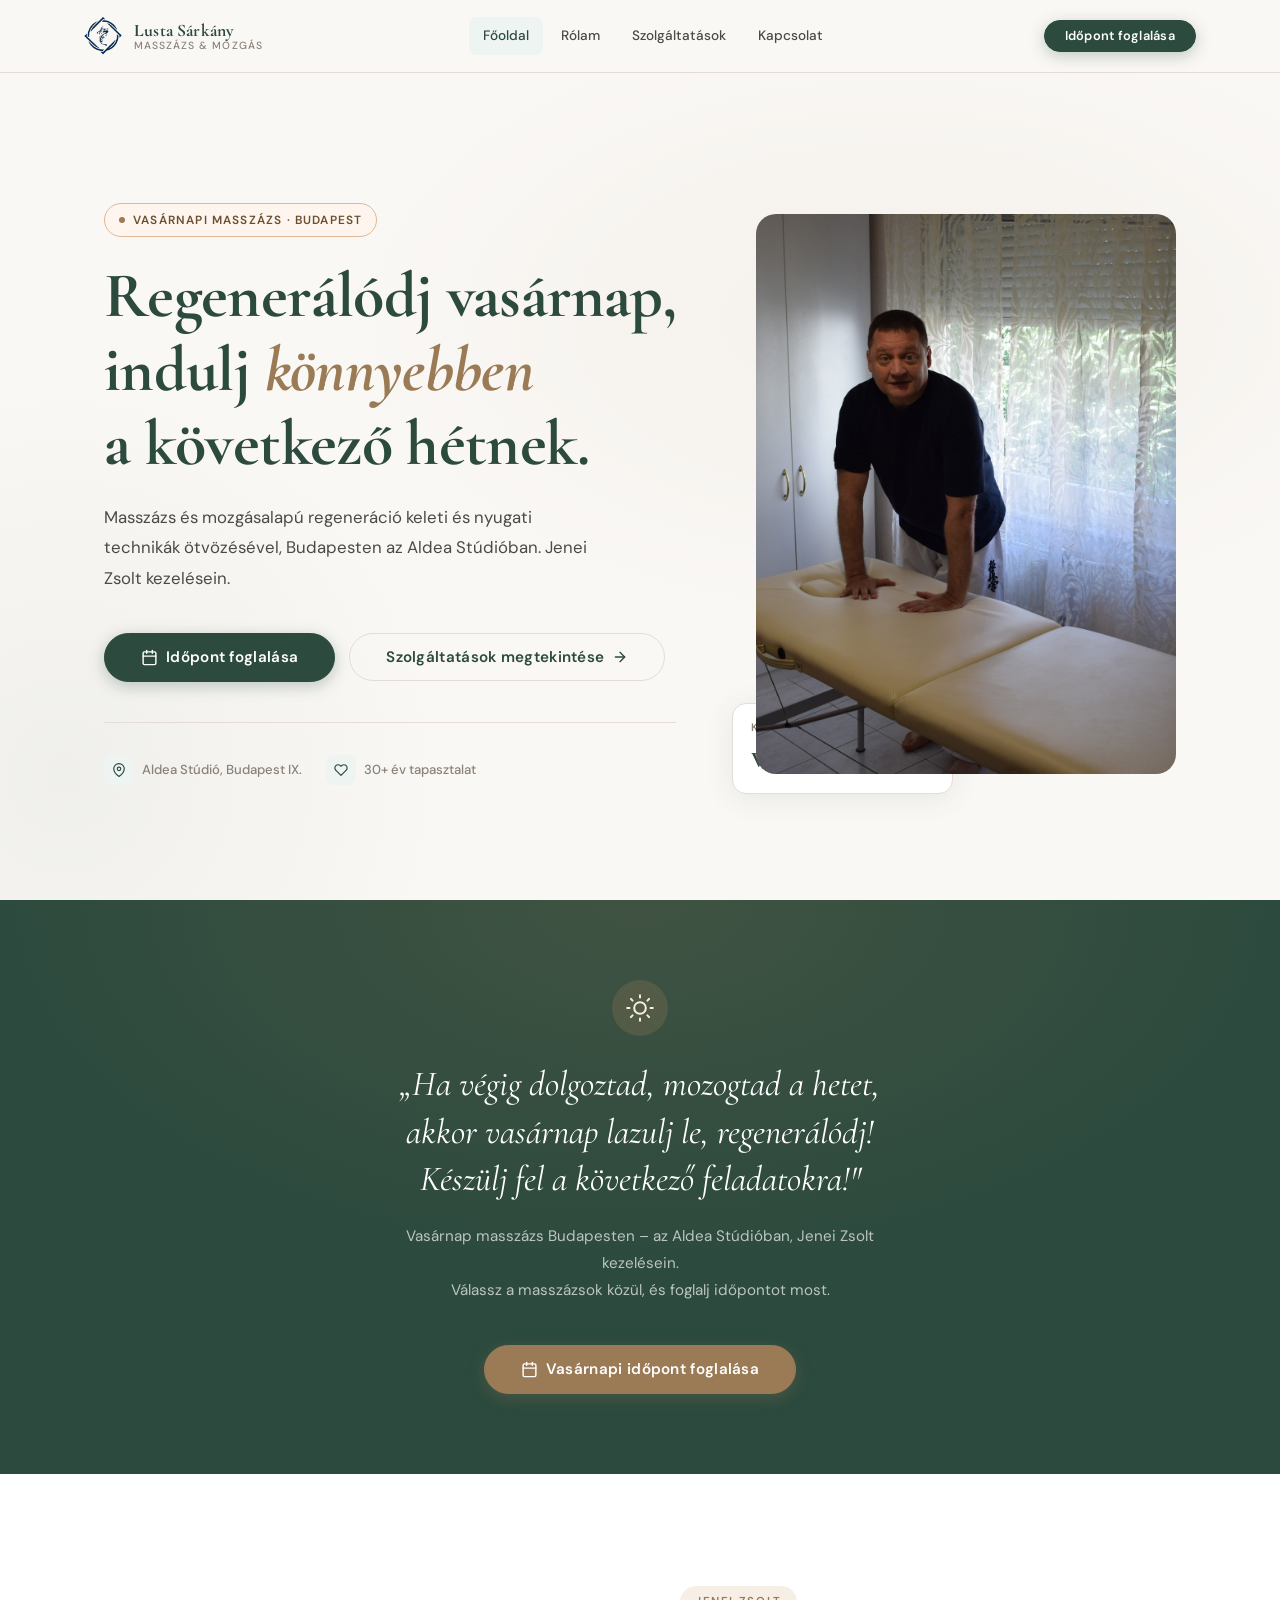
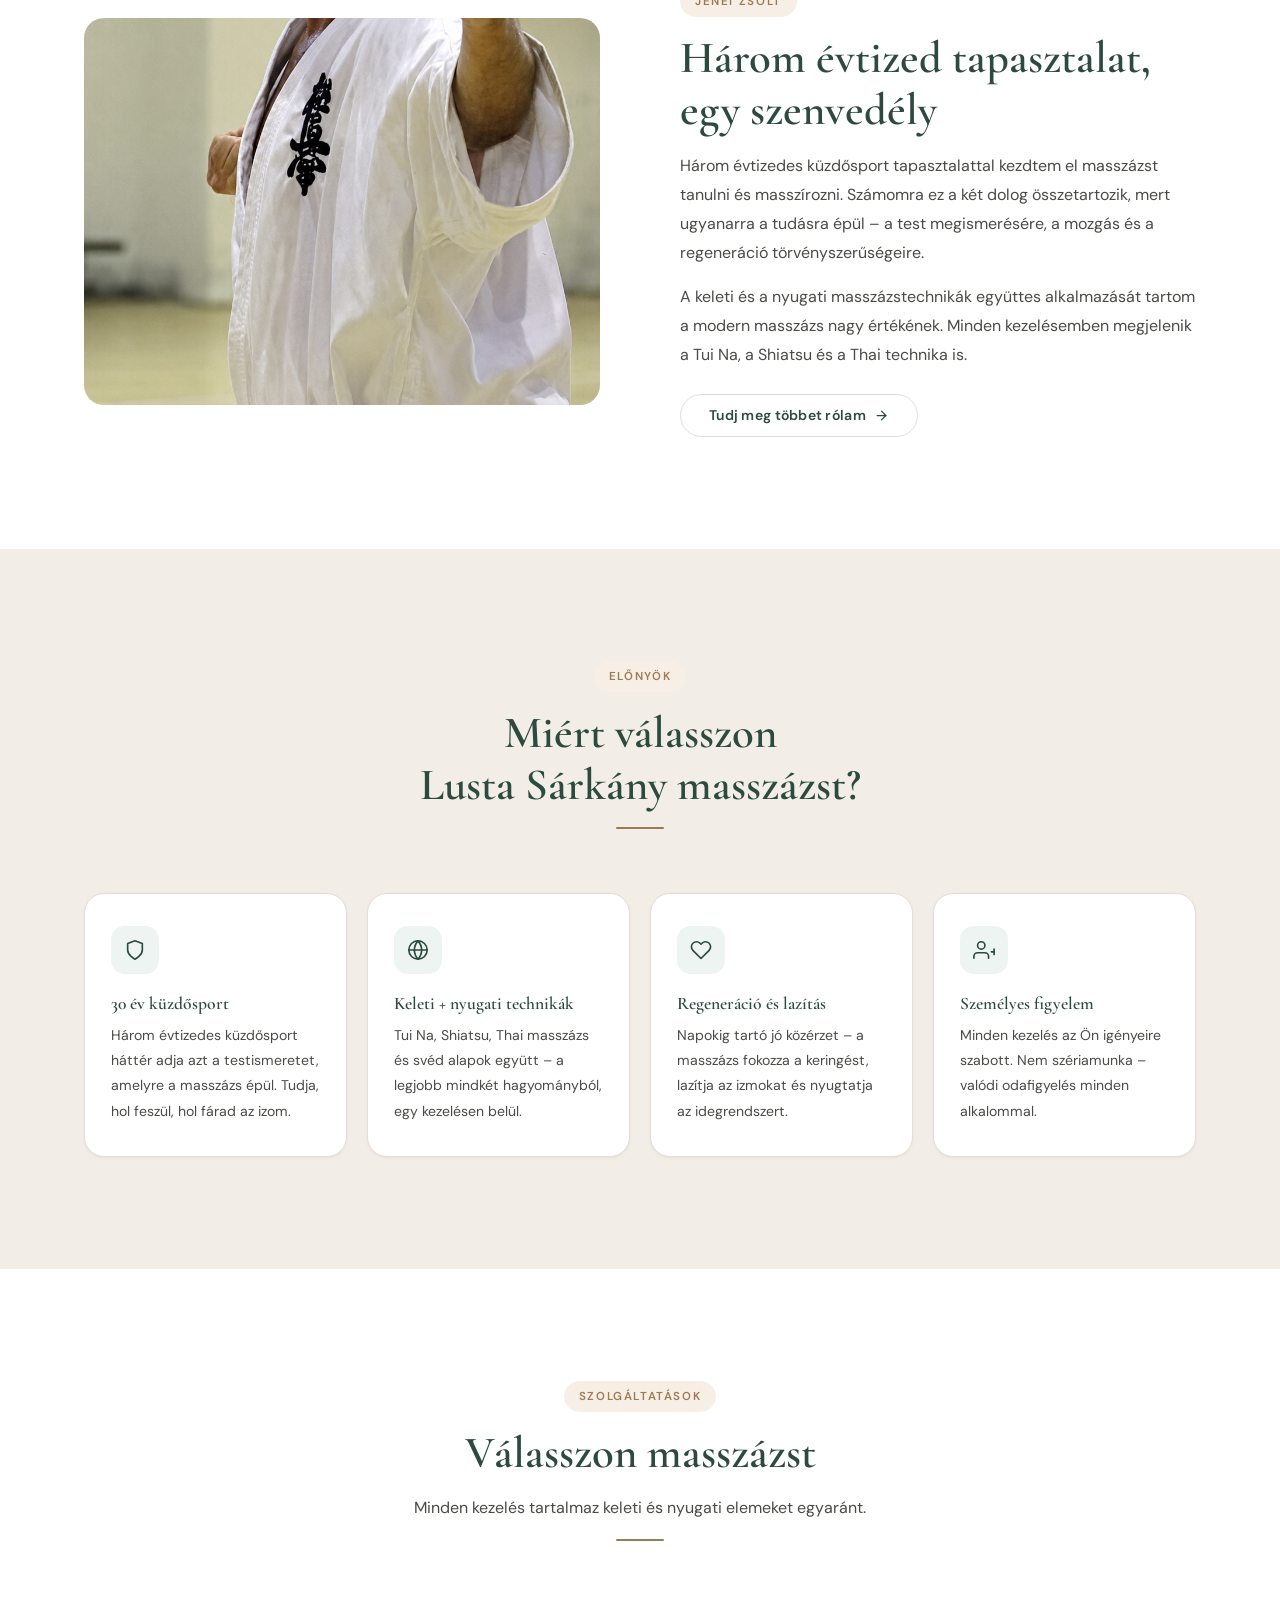
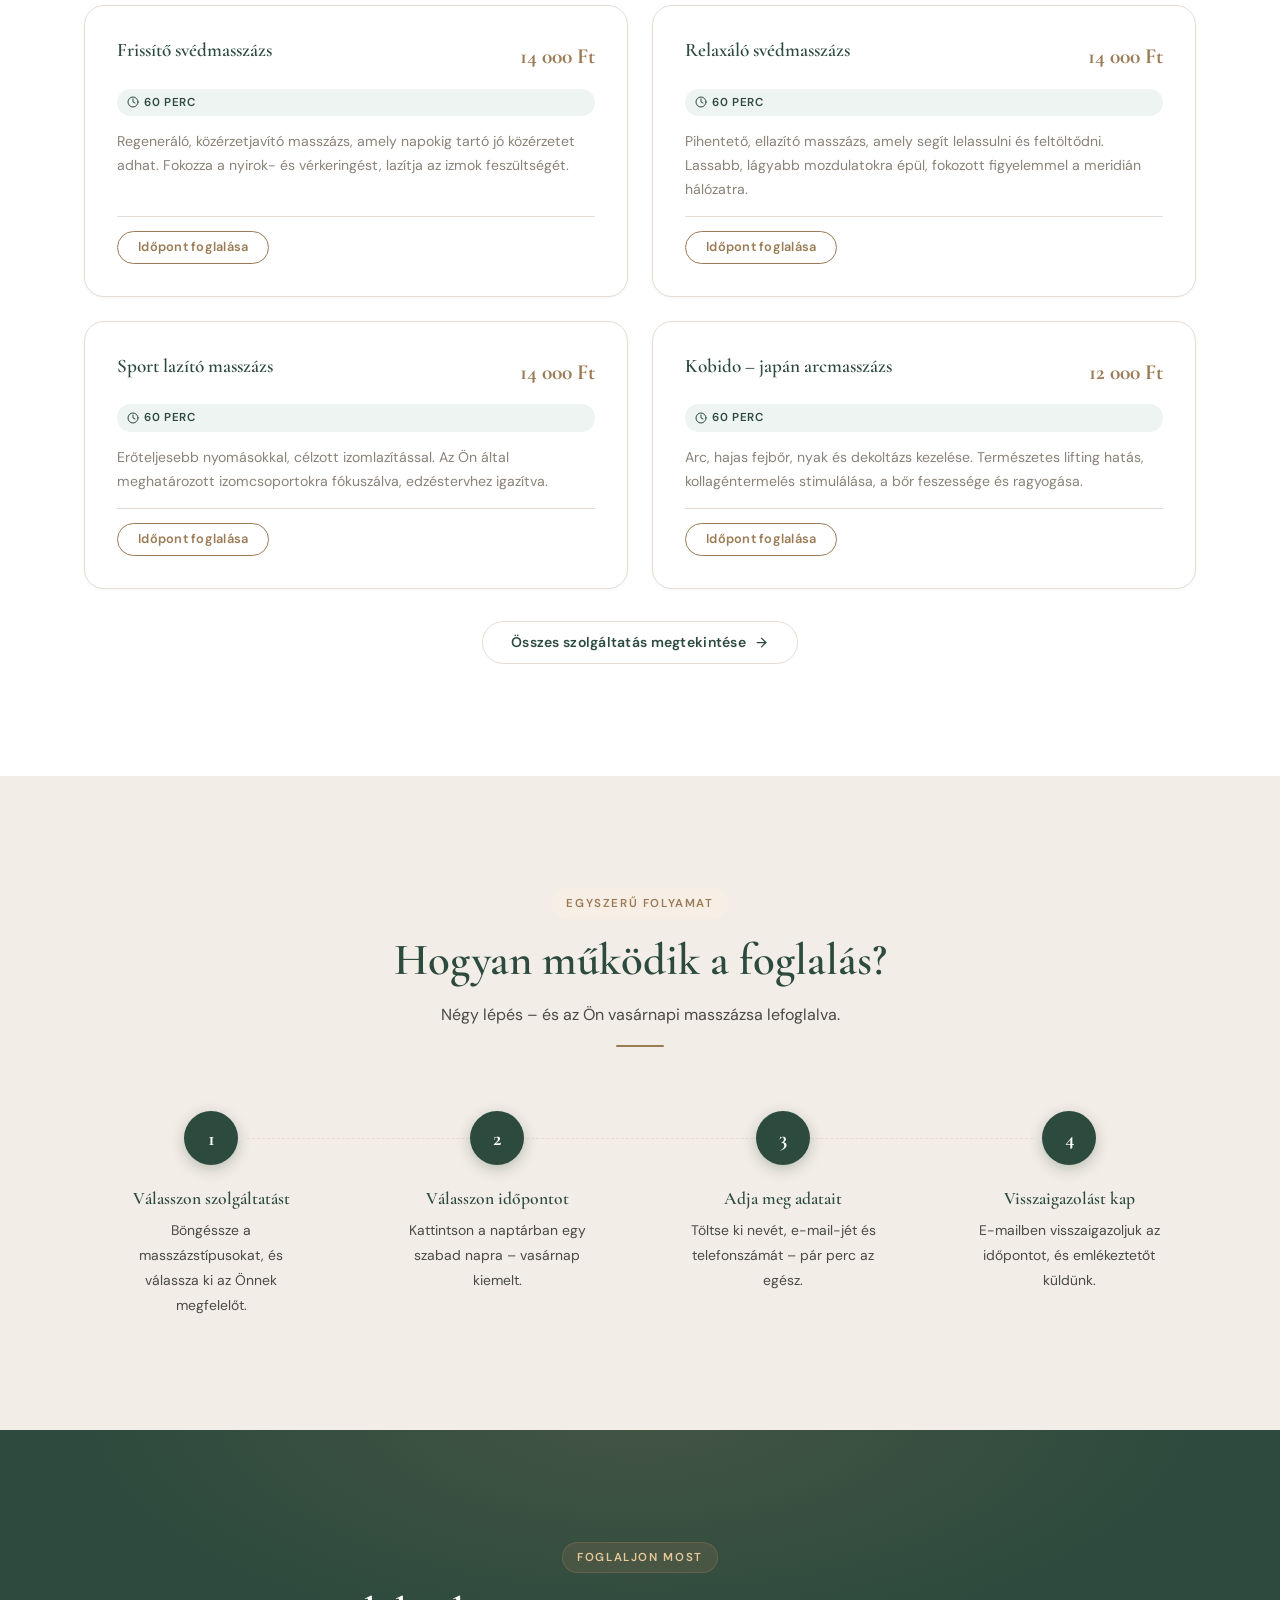
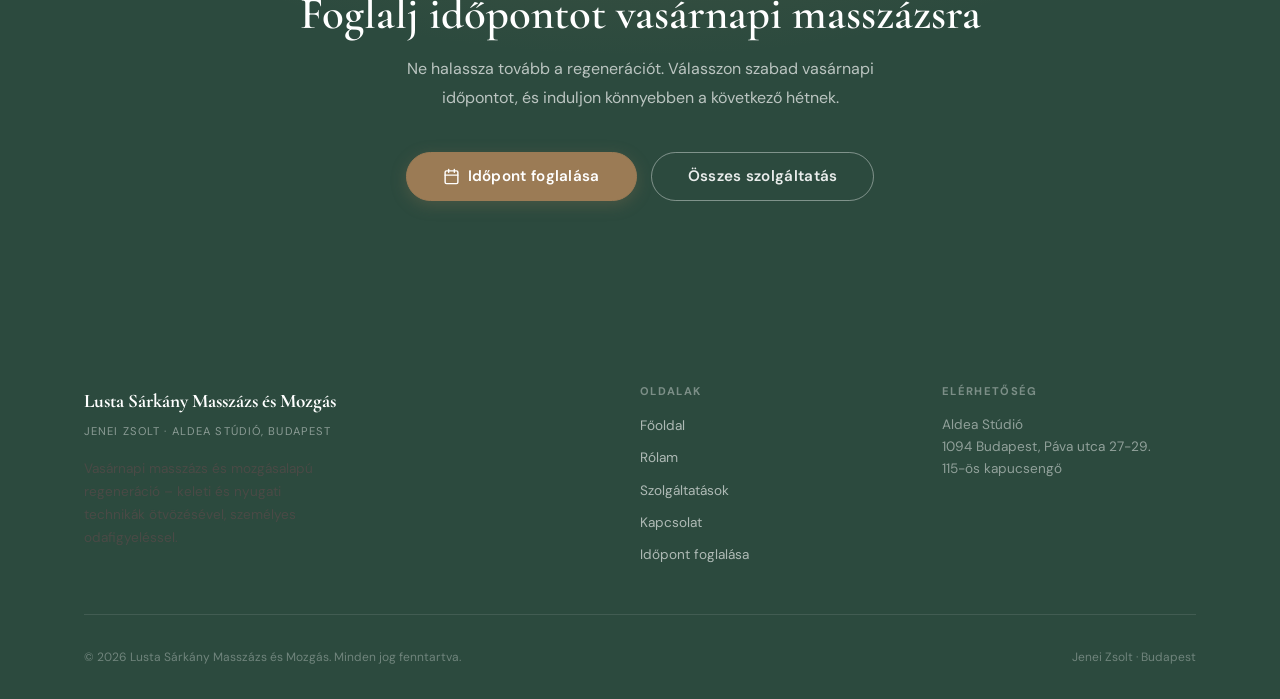
==== commit 968f1e5d: "Fix image responsiveness: face visibility, portrait crops, hero image on mobile" ====
--- a/index.html
+++ b/index.html
@@ -121,8 +121,13 @@
           <!-- Jobb: képhelytartó + lebegő kártya -->
           <div class="hero-img-wrap">
             <div class="img-ph img-ph-portrait real-img">
-              <img src="public/kep1.jpg" alt="Jenei Zsolt masszőr a kezeléshez készül" />
-            </div>
+                <img src="public/kep1.jpg"
+                     srcset="public/kep1.jpg 1200w, public/kep1.jpg 800w, public/kep1.jpg 400w"
+                     sizes="(max-width:600px) 100vw, 400px"
+                     alt="Jenei Zsolt masszőr a kezeléshez készül"
+                     class="img-face-portrait"
+                     loading="lazy" />
+              </div>
 
             <!-- Lebegő kártya -->
             <div class="hero-card-float" aria-hidden="true">
@@ -170,10 +175,15 @@
          ═══════════════════════════════════════════════════════ -->
     <section style="background:#fff;" aria-labelledby="intro-h2">
       <div class="container">
-        <div style="display:grid;grid-template-columns:1fr 1fr;gap:5rem;align-items:center;" class="about-grid-landing">
+        <div class="about-grid-landing">
           <!-- Képhelytartó -->
-          <div class="img-ph img-ph-landscape real-img hero-face-frame" style="aspect-ratio:4/3;">
-            <img src="public/kep2.png" alt="Masszázs kezelés közben, Lusta Sárkány" class="hero-photo" />
+          <div class="img-ph real-img hero-face-frame">
+            <img src="public/kep2.png"
+                 srcset="public/kep2.png 1200w, public/kep2.png 800w, public/kep2.png 400w"
+                 sizes="(max-width:600px) 100vw, 480px"
+                 alt="Masszázs kezelés közben, Lusta Sárkány"
+                 class="hero-photo"
+                 loading="lazy" />
           </div>
           <!-- Szöveg -->
           <div>
--- a/css/style.css
+++ b/css/style.css
@@ -293,11 +293,18 @@
   width: 100%;
   height: 100%;
   object-fit: cover;
+  object-position: center center;
   display: block;
 }
 
+/* Landscape/action photos – keep subject slightly above centre */
 .hero-photo {
-  object-position: center 10%;
+  object-position: center 20%;
+}
+
+/* Portrait person photos – always show face, never crop head */
+.img-face-portrait {
+  object-position: center 12%;
 }
 
 .img-ph-icon {
@@ -308,9 +315,9 @@
   color: var(--color-text-muted);
 }
 
-.img-ph-portrait { aspect-ratio: 3/4; }
+.img-ph-portrait  { aspect-ratio: 3/4; }
 .img-ph-landscape { aspect-ratio: 16/9; }
-.img-ph-square   { aspect-ratio: 1; }
+.img-ph-square    { aspect-ratio: 1; }
 
 /* ── NAVIGATION ─────────────────────────────────────────────── */
 .navbar {
@@ -819,6 +826,21 @@
 
 .bio-img-wrap { position: sticky; top: 92px; }
 .bio-img-wrap .img-ph { aspect-ratio: 3/4; }
+
+/* Landing about grid — replaces inline style in index.html */
+.about-grid-landing {
+  display: grid;
+  grid-template-columns: 1fr 1fr;
+  gap: 5rem;
+  align-items: center;
+}
+
+/* Landscape frame that keeps subject near top — replaces inline aspect-ratio */
+.hero-face-frame {
+  aspect-ratio: 4/3;
+  border-radius: var(--r-lg);
+  overflow: hidden;
+}
 
 .bio-text h2 { margin-bottom: 1.25rem; }
 .bio-text p  { margin-bottom: 1rem; }
@@ -1372,11 +1394,35 @@
 /* ── RESPONSIVE ──────────────────────────────────────────────── */
 @media (max-width: 1024px) {
   .hero-grid      { grid-template-columns: 1fr; }
-  .hero-img-wrap  { display: none; }
   .hero-sub       { max-width: 100%; }
-  .bio-grid       { grid-template-columns: 1fr; }
-  .bio-img-wrap   { position: static; }
-  .bio-img-wrap .img-ph { aspect-ratio: 16/9; max-height: 360px; }
+
+  /* Hero image: show below text instead of hiding */
+  .hero-img-wrap  { margin-top: 2.5rem; }
+  .hero-img-wrap .img-ph {
+    aspect-ratio: 4/3;
+    max-height: 400px;
+    width: 100%;
+  }
+  .hero-img-wrap .img-ph img { object-position: center 15%; }
+
+  .bio-grid     { grid-template-columns: 1fr; }
+  .bio-img-wrap { position: static; }
+  /* Bio portrait: 4/3 keeps more face visible than 16/9 */
+  .bio-img-wrap .img-ph {
+    aspect-ratio: 4/3;
+    max-height: 400px;
+    width: 100%;
+  }
+  .bio-img-wrap .img-ph img { object-position: center 12%; }
+
+  /* About landing grid: stack on tablet */
+  .about-grid-landing {
+    grid-template-columns: 1fr;
+    gap: 2.5rem;
+  }
+  .hero-face-frame { aspect-ratio: 16/9; max-height: 360px; }
+  .hero-face-frame img { object-position: center 20%; }
+
   .why-grid       { grid-template-columns: repeat(2, 1fr); }
   .tech-grid      { grid-template-columns: repeat(2, 1fr); }
   .contact-layout { grid-template-columns: 1fr; }
@@ -1393,6 +1439,22 @@
 
   .hero { min-height: auto; padding: 3rem 0; }
   .hero-meta { flex-wrap: wrap; gap: 1rem; }
+
+  /* Hero image: shorter on mobile, face still visible */
+  .hero-img-wrap .img-ph {
+    aspect-ratio: 3/2;
+    max-height: 280px;
+  }
+  .hero-img-wrap .img-ph img { object-position: center top; }
+
+  /* Bio image: prioritise face on smaller screens */
+  .bio-img-wrap .img-ph {
+    aspect-ratio: 3/2;
+    max-height: 280px;
+  }
+  .bio-img-wrap .img-ph img { object-position: center top; }
+
+  .hero-face-frame { aspect-ratio: 16/9; max-height: 260px; }
 
   .services-grid,
   .services-full-grid { grid-template-columns: 1fr; }
@@ -1418,6 +1480,17 @@
   .cal-wrap    { padding: 1.25rem; }
   .time-grid   { grid-template-columns: repeat(2, 1fr); }
   .hero-card-float { display: none; }
+
+  /* Tightest screens: keep images meaningful but compact */
+  .hero-img-wrap .img-ph {
+    aspect-ratio: 16/9;
+    max-height: 220px;
+  }
+  .bio-img-wrap .img-ph {
+    aspect-ratio: 16/9;
+    max-height: 210px;
+  }
+  .hero-face-frame { max-height: 210px; }
 }
 
 /* ── REDUCED MOTION ───────────────────────────────────────────── */
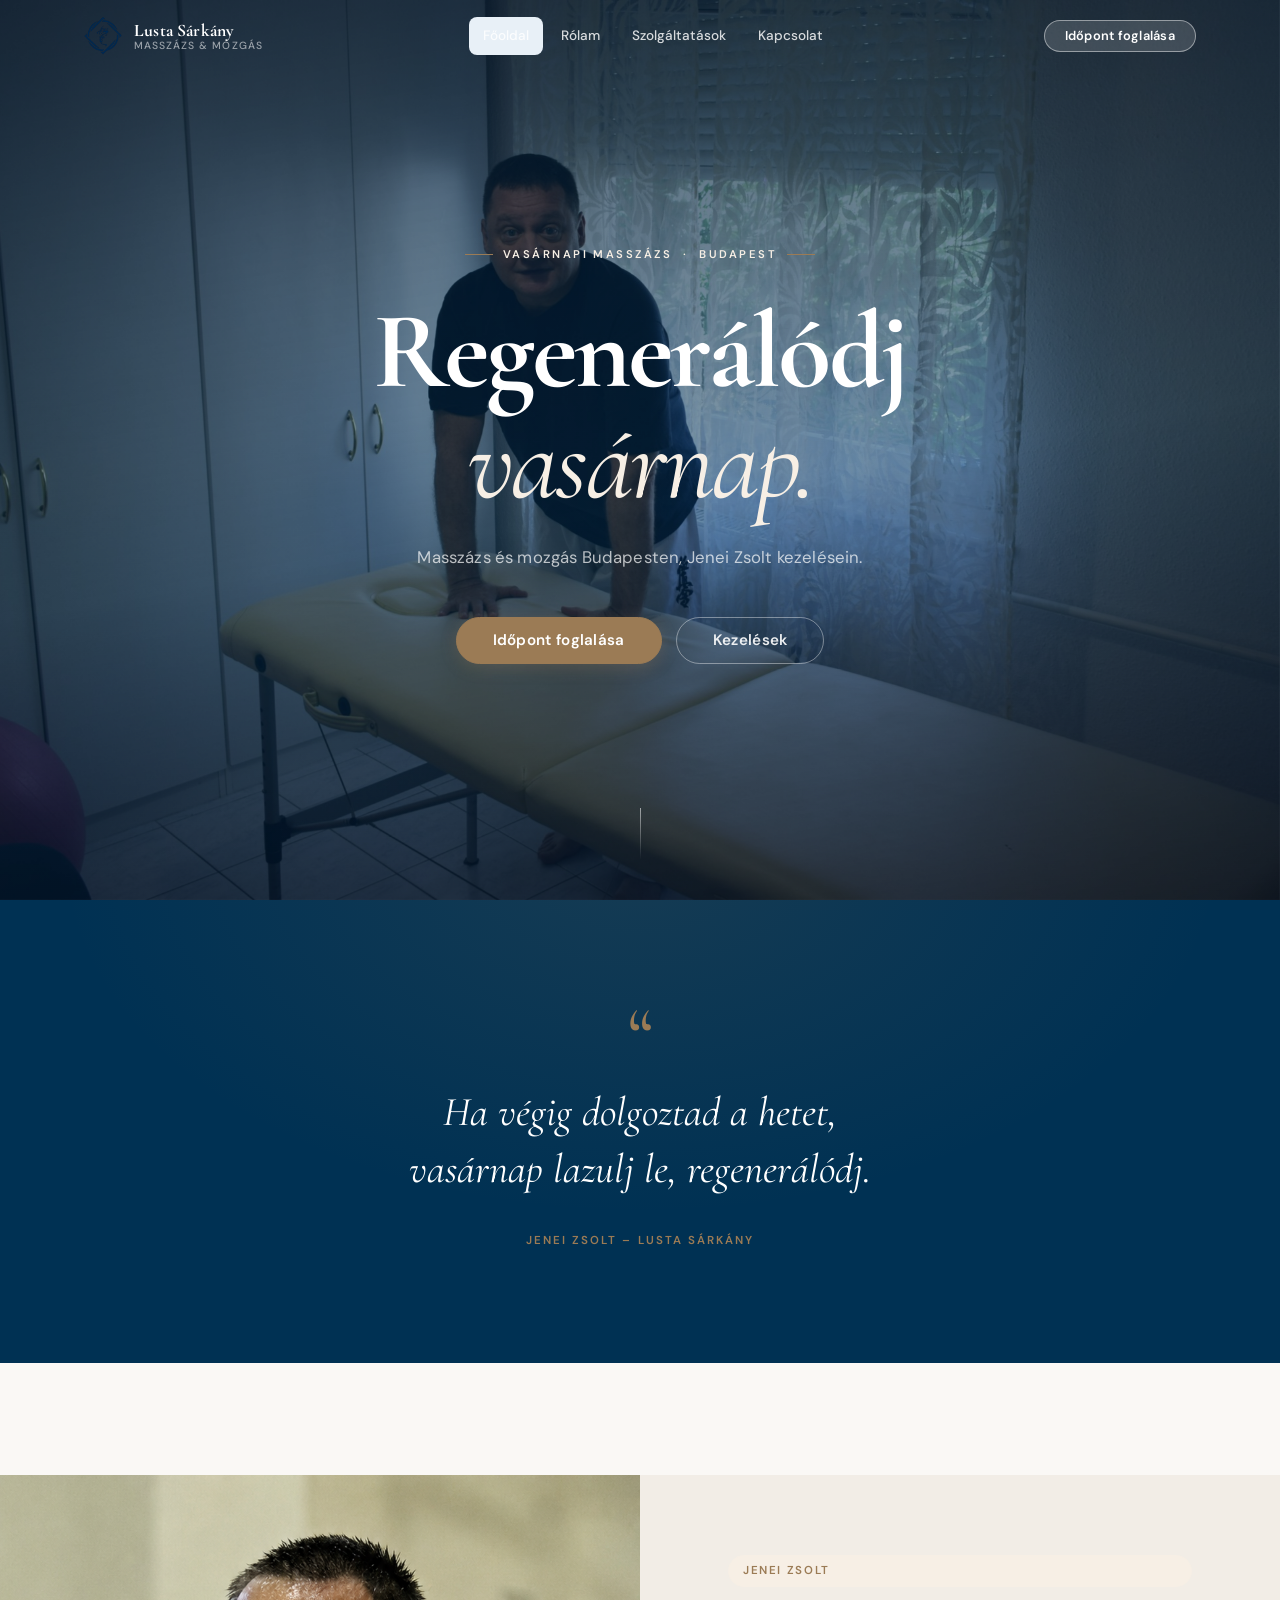
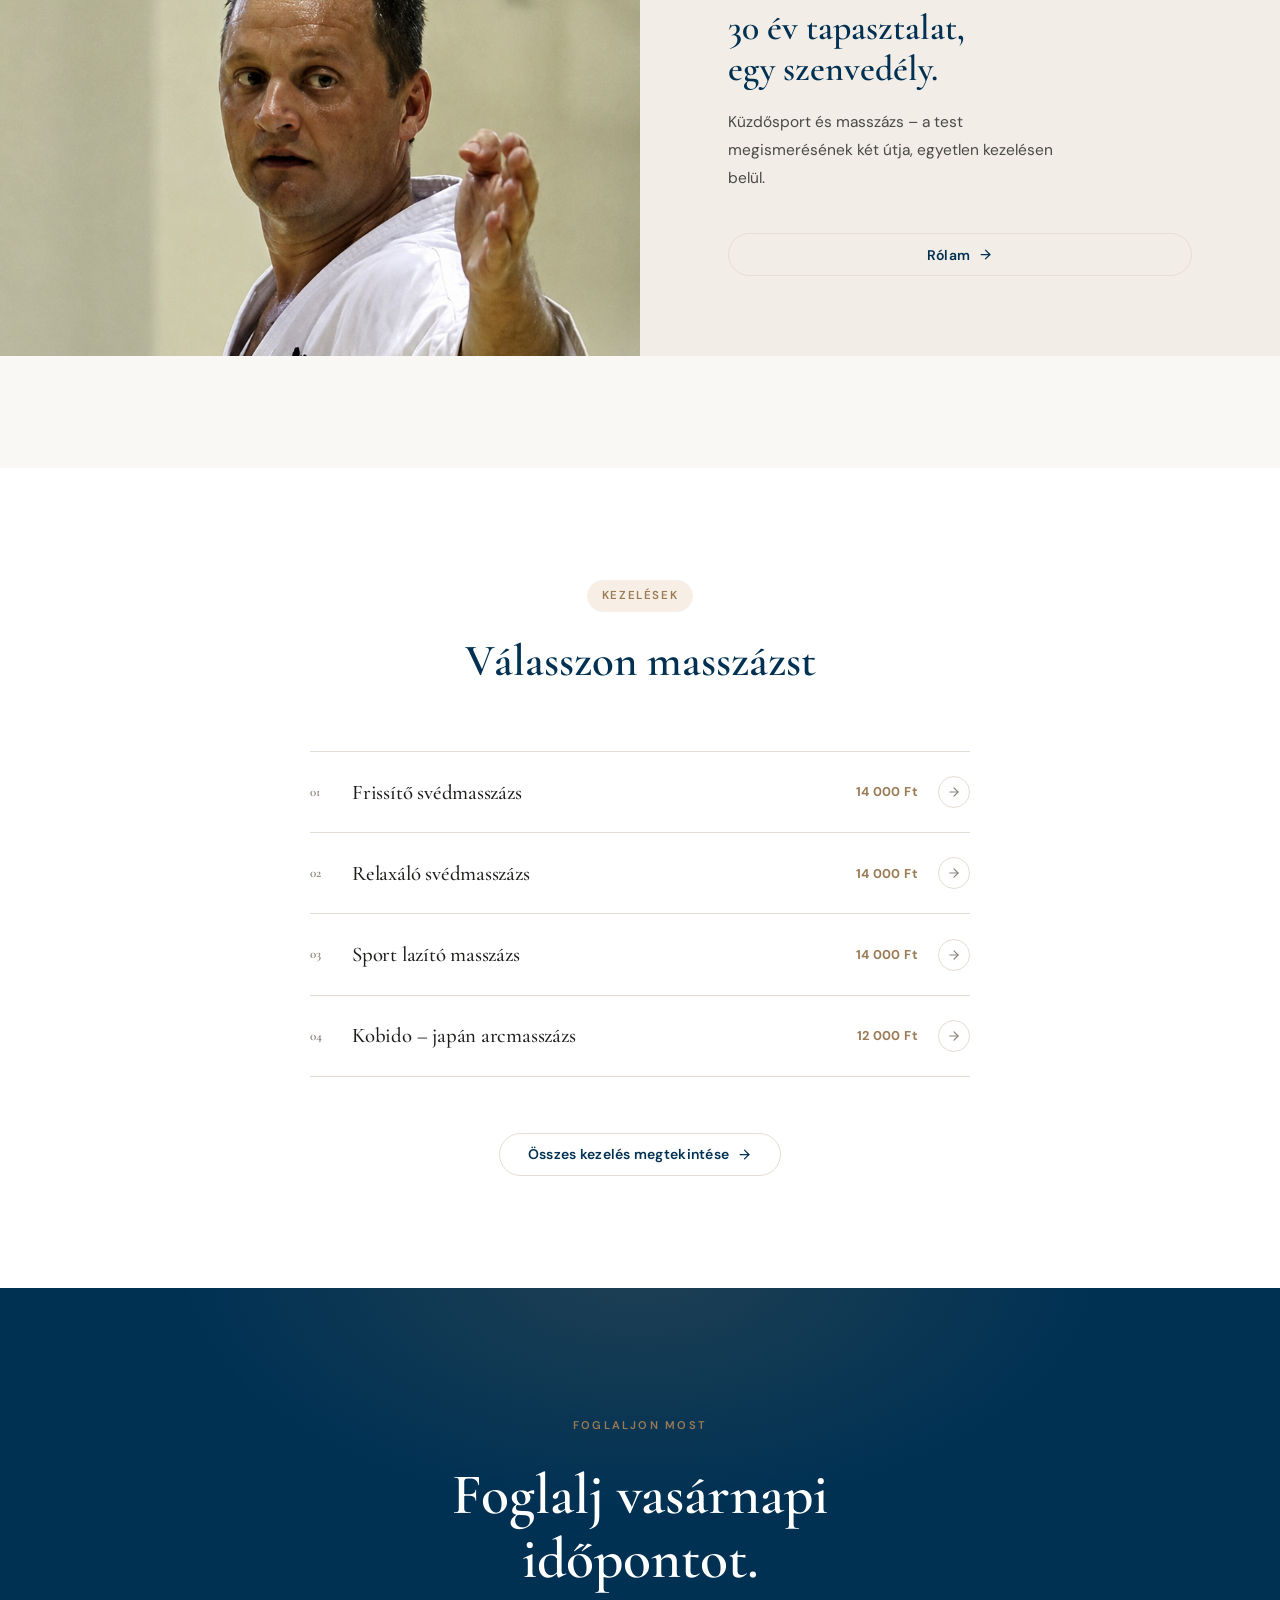
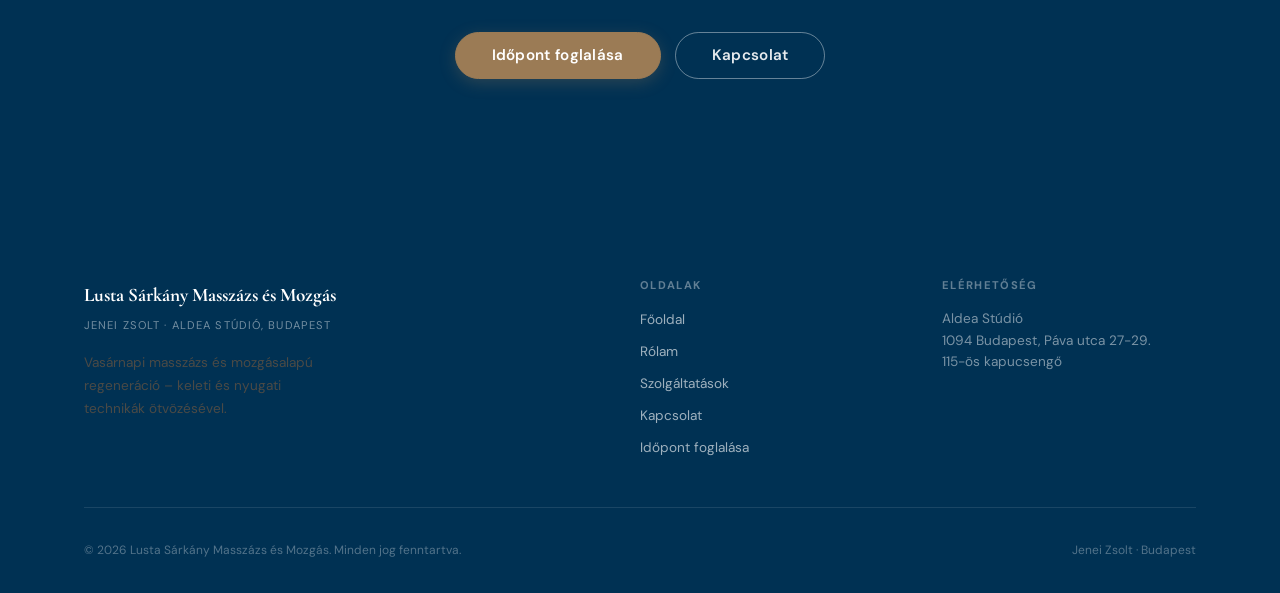
==== commit 201e5a57: "Redesign landing page: cinematic hero, minimal sections, scroll animations, transparent navbar" ====
--- a/index.html
+++ b/index.html
@@ -3,7 +3,7 @@
 <head>
   <meta charset="UTF-8" />
   <meta name="viewport" content="width=device-width, initial-scale=1.0" />
-  <meta name="description" content="Lusta Sárkány Masszázs és Mozgás – Jenei Zsolt. Vasárnapi masszázs Budapesten az Aldea Stúdióban. Keleti és nyugati technikák, svédmasszázs, sport masszázs, Kobido arcmasszázs." />
+  <meta name="description" content="Lusta Sárkány Masszázs és Mozgás – Jenei Zsolt. Vasárnapi masszázs Budapesten az Aldea Stúdióban." />
   <meta name="robots" content="index, follow" />
   <title>Lusta Sárkány Masszázs és Mozgás – Jenei Zsolt, Budapest</title>
 
@@ -16,14 +16,11 @@
   <link rel="preconnect" href="https://fonts.googleapis.com" />
   <link rel="preconnect" href="https://fonts.gstatic.com" crossorigin />
 </head>
-<body class="page-top">
-
-  <!-- ═══════════════════════════════════════════════════════
-       NAVIGÁCIÓ
-       ═══════════════════════════════════════════════════════ -->
+<body class="lp-page">
+
+  <!-- NAVIGÁCIÓ -->
   <nav class="navbar" role="navigation" aria-label="Főnavigáció">
     <div class="nav-inner">
-
       <a href="index.html" class="nav-logo" aria-label="Lusta Sárkány – Főoldal">
         <img src="public/logo.png" alt="Lusta Sárkány logo" class="logo-mark" />
         <div class="logo-text">
@@ -33,7 +30,7 @@
       </a>
 
       <nav class="nav-links" aria-label="Oldalak">
-        <a href="index.html">Főoldal</a>
+        <a href="index.html" class="active">Főoldal</a>
         <a href="rolam.html">Rólam</a>
         <a href="szolgaltatasok.html">Szolgáltatások</a>
         <a href="kapcsolat.html">Kapcsolat</a>
@@ -57,360 +54,187 @@
   </div>
 
   <main>
-    <!-- ═══════════════════════════════════════════════════════
-         HERO SZEKCIÓ
-         MÓDOSÍTSA: Főcím, alcím, CTA szövegek
-         ═══════════════════════════════════════════════════════ -->
-    <section class="hero" aria-labelledby="hero-h1">
+
+    <!-- ═══════════════════════════════════════════════════════
+         HERO – teljes képernyős, cinematikus
+         ═══════════════════════════════════════════════════════ -->
+    <section class="lp-hero" aria-labelledby="hero-h1">
+
+      <!-- Háttérkép -->
+      <div class="lp-hero-bg" aria-hidden="true">
+        <img src="public/kep1.jpg"
+             alt=""
+             id="hero-parallax-img"
+             loading="eager"
+             fetchpriority="high" />
+      </div>
+
+      <!-- Sötét átfedés -->
+      <div class="lp-hero-overlay" aria-hidden="true"></div>
+
+      <!-- Tartalom -->
+      <div class="lp-hero-content">
+        <span class="lp-eyebrow" aria-label="Vasárnapi masszázs · Budapest">
+          Vasárnapi masszázs &nbsp;·&nbsp; Budapest
+        </span>
+
+        <h1 class="lp-hero-h1" id="hero-h1">
+          Regenerálódj<br><em>vasárnap.</em>
+        </h1>
+
+        <p class="lp-hero-sub">
+          Masszázs és mozgás Budapesten, Jenei Zsolt kezelésein.
+        </p>
+
+        <div class="lp-hero-cta">
+          <a href="kapcsolat.html?tab=foglalas" class="btn btn-accent btn-lg">
+            Időpont foglalása
+          </a>
+          <a href="szolgaltatasok.html" class="btn btn-ghost-white btn-lg">
+            Kezelések
+          </a>
+        </div>
+      </div>
+
+      <!-- Scroll jelző -->
+      <div class="lp-scroll-hint" aria-hidden="true">
+        <span></span>
+      </div>
+
+    </section>
+
+    <!-- ═══════════════════════════════════════════════════════
+         IDÉZET – Vasárnapi hangulat
+         ═══════════════════════════════════════════════════════ -->
+    <section class="lp-quote" aria-label="Mottó">
       <div class="container">
-        <div class="hero-grid">
-
-          <!-- Bal: szöveg -->
-          <div class="hero-content">
-            <div class="hero-tag">
-              <span class="hero-tag-dot" aria-hidden="true"></span>
-              Vasárnapi masszázs · Budapest
-            </div>
-
-            <h1 class="hero-title" id="hero-h1">
-              Regenerálódj vasárnap,<br>
-              indulj <em>könnyebben</em><br>a következő hétnek.
-            </h1>
-
-            <p class="hero-sub">
-              Masszázs és mozgásalapú regeneráció keleti és nyugati technikák
-              ötvözésével, Budapesten az Aldea Stúdióban. Jenei Zsolt kezelésein.
-            </p>
-
-            <div class="hero-actions">
-              <a href="kapcsolat.html?tab=foglalas" class="btn btn-primary btn-lg">
-                <svg width="17" height="17" viewBox="0 0 24 24" fill="none" stroke="currentColor" stroke-width="2" stroke-linecap="round" stroke-linejoin="round" aria-hidden="true">
-                  <rect x="3" y="4" width="18" height="18" rx="2"/><line x1="16" y1="2" x2="16" y2="6"/><line x1="8" y1="2" x2="8" y2="6"/><line x1="3" y1="10" x2="21" y2="10"/>
-                </svg>
-                Időpont foglalása
-              </a>
-              <a href="szolgaltatasok.html" class="btn btn-ghost btn-lg">
-                Szolgáltatások megtekintése
-                <svg width="16" height="16" viewBox="0 0 24 24" fill="none" stroke="currentColor" stroke-width="2" stroke-linecap="round" stroke-linejoin="round" aria-hidden="true">
-                  <line x1="5" y1="12" x2="19" y2="12"/><polyline points="12 5 19 12 12 19"/>
-                </svg>
-              </a>
-            </div>
-
-            <!-- Meta infók -->
-            <div class="hero-meta">
-              <div class="hero-meta-item">
-                <div class="hero-meta-icon" aria-hidden="true">
-                  <svg width="14" height="14" viewBox="0 0 24 24" fill="none" stroke="currentColor" stroke-width="2" stroke-linecap="round" stroke-linejoin="round">
-                    <path d="M21 10c0 7-9 13-9 13s-9-6-9-13a9 9 0 0 1 18 0z"/><circle cx="12" cy="10" r="3"/>
-                  </svg>
-                </div>
-                Aldea Stúdió, Budapest IX.
-              </div>
-              <div class="hero-meta-item">
-                <div class="hero-meta-icon" aria-hidden="true">
-                  <svg width="14" height="14" viewBox="0 0 24 24" fill="none" stroke="currentColor" stroke-width="2" stroke-linecap="round" stroke-linejoin="round">
-                    <path d="M20.84 4.61a5.5 5.5 0 0 0-7.78 0L12 5.67l-1.06-1.06a5.5 5.5 0 0 0-7.78 7.78l1.06 1.06L12 21.23l7.78-7.78 1.06-1.06a5.5 5.5 0 0 0 0-7.78z"/>
-                  </svg>
-                </div>
-                30+ év tapasztalat
-              </div>
-            </div>
-          </div>
-
-          <!-- Jobb: képhelytartó + lebegő kártya -->
-          <div class="hero-img-wrap">
-            <div class="img-ph img-ph-portrait real-img">
-                <img src="public/kep1.jpg"
-                     srcset="public/kep1.jpg 1200w, public/kep1.jpg 800w, public/kep1.jpg 400w"
-                     sizes="(max-width:600px) 100vw, 400px"
-                     alt="Jenei Zsolt masszőr a kezeléshez készül"
-                     class="img-face-portrait"
-                     loading="lazy" />
-              </div>
-
-            <!-- Lebegő kártya -->
-            <div class="hero-card-float" aria-hidden="true">
-              <div class="hcf-label">Következő szabad időpont</div>
-              <div class="hcf-val">Vasárnap</div>
-            </div>
-          </div>
-
-        </div>
-      </div>
-    </section>
-
-    <!-- ═══════════════════════════════════════════════════════
-         VASÁRNAPI MASSZÁZS – fő ajánlat
-         ═══════════════════════════════════════════════════════ -->
-    <section class="sunday-band" aria-labelledby="sunday-h2">
+        <span class="lp-quote-mark reveal" aria-hidden="true">&ldquo;</span>
+        <blockquote class="lp-quote-text reveal" data-delay="1">
+          Ha végig dolgoztad a hetet,<br>vasárnap lazulj le, regenerálódj.
+        </blockquote>
+        <p class="lp-quote-attr reveal" data-delay="2">Jenei Zsolt – Lusta Sárkány</p>
+      </div>
+    </section>
+
+    <!-- ═══════════════════════════════════════════════════════
+         VIZUÁLIS SZPLIT – Rólam teaser
+         ═══════════════════════════════════════════════════════ -->
+    <section class="lp-visual" aria-labelledby="visual-h2">
+
+      <!-- Kép -->
+      <div class="lp-visual-img">
+        <img src="public/kep2.png"
+             alt="Masszázs kezelés közben – Lusta Sárkány"
+             class="hero-photo"
+             loading="lazy" />
+      </div>
+
+      <!-- Szöveg -->
+      <div class="lp-visual-text">
+        <span class="sec-tag reveal">Jenei Zsolt</span>
+        <h2 id="visual-h2" class="reveal" data-delay="1">
+          30 év tapasztalat,<br>egy szenvedély.
+        </h2>
+        <p class="reveal" data-delay="2">
+          Küzdősport és masszázs – a test megismerésének két útja, egyetlen kezelésen belül.
+        </p>
+        <a href="rolam.html" class="btn btn-ghost reveal" data-delay="3">
+          Rólam
+          <svg width="15" height="15" viewBox="0 0 24 24" fill="none" stroke="currentColor" stroke-width="2" stroke-linecap="round" stroke-linejoin="round" aria-hidden="true">
+            <line x1="5" y1="12" x2="19" y2="12"/><polyline points="12 5 19 12 12 19"/>
+          </svg>
+        </a>
+      </div>
+
+    </section>
+
+    <!-- ═══════════════════════════════════════════════════════
+         KEZELÉSEK – minimális lista
+         ═══════════════════════════════════════════════════════ -->
+    <section class="lp-services" aria-labelledby="svc-h2">
       <div class="container">
-        <div class="sunday-icon" aria-hidden="true">
-          <svg width="28" height="28" viewBox="0 0 24 24" fill="none" stroke="currentColor" stroke-width="1.7" stroke-linecap="round" stroke-linejoin="round">
-            <circle cx="12" cy="12" r="5"/><line x1="12" y1="1" x2="12" y2="3"/><line x1="12" y1="21" x2="12" y2="23"/><line x1="4.22" y1="4.22" x2="5.64" y2="5.64"/><line x1="18.36" y1="18.36" x2="19.78" y2="19.78"/><line x1="1" y1="12" x2="3" y2="12"/><line x1="21" y1="12" x2="23" y2="12"/><line x1="4.22" y1="19.78" x2="5.64" y2="18.36"/><line x1="18.36" y1="5.64" x2="19.78" y2="4.22"/>
-          </svg>
-        </div>
-
-        <h2 id="sunday-h2" style="display:none">Vasárnapi masszázs</h2>
-
-        <blockquote>
-          „Ha végig dolgoztad, mozogtad a hetet,<br>
-          akkor vasárnap lazulj le, regenerálódj!<br>
-          Készülj fel a következő feladatokra!"
-        </blockquote>
-
-        <p>Vasárnap masszázs Budapesten – az Aldea Stúdióban, Jenei Zsolt kezelésein.<br>Válassz a masszázsok közül, és foglalj időpontot most.</p>
-
-        <a href="kapcsolat.html?tab=foglalas" class="btn btn-accent btn-lg">
-          <svg width="17" height="17" viewBox="0 0 24 24" fill="none" stroke="currentColor" stroke-width="2" stroke-linecap="round" stroke-linejoin="round" aria-hidden="true">
-            <rect x="3" y="4" width="18" height="18" rx="2"/><line x1="16" y1="2" x2="16" y2="6"/><line x1="8" y1="2" x2="8" y2="6"/><line x1="3" y1="10" x2="21" y2="10"/>
-          </svg>
-          Vasárnapi időpont foglalása
-        </a>
-      </div>
-    </section>
-
-    <!-- ═══════════════════════════════════════════════════════
-         RÖVID BEMUTATKOZÁS – Jenei Zsolt
-         ═══════════════════════════════════════════════════════ -->
-    <section style="background:#fff;" aria-labelledby="intro-h2">
-      <div class="container">
-        <div class="about-grid-landing">
-          <!-- Képhelytartó -->
-          <div class="img-ph real-img hero-face-frame">
-            <img src="public/kep2.png"
-                 srcset="public/kep2.png 1200w, public/kep2.png 800w, public/kep2.png 400w"
-                 sizes="(max-width:600px) 100vw, 480px"
-                 alt="Masszázs kezelés közben, Lusta Sárkány"
-                 class="hero-photo"
-                 loading="lazy" />
-          </div>
-          <!-- Szöveg -->
-          <div>
-            <span class="sec-tag">Jenei Zsolt</span>
-            <h2 id="intro-h2">Három évtized tapasztalat,<br>egy szenvedély</h2>
-            <p style="margin-top:1rem;margin-bottom:1rem;">
-              Három évtizedes küzdősport tapasztalattal kezdtem el masszázst tanulni
-              és masszírozni. Számomra ez a két dolog összetartozik, mert ugyanarra
-              a tudásra épül – a test megismerésére, a mozgás és a regeneráció
-              törvényszerűségeire.
-            </p>
-            <p style="margin-bottom:1.5rem;">
-              A keleti és a nyugati masszázstechnikák együttes alkalmazását tartom
-              a modern masszázs nagy értékének. Minden kezelésemben megjelenik a
-              Tui Na, a Shiatsu és a Thai technika is.
-            </p>
-            <a href="rolam.html" class="btn btn-ghost">
-              Tudj meg többet rólam
-              <svg width="15" height="15" viewBox="0 0 24 24" fill="none" stroke="currentColor" stroke-width="2" stroke-linecap="round" stroke-linejoin="round" aria-hidden="true">
-                <line x1="5" y1="12" x2="19" y2="12"/><polyline points="12 5 19 12 12 19"/>
-              </svg>
-            </a>
-          </div>
-        </div>
-      </div>
-    </section>
-
-    <!-- ═══════════════════════════════════════════════════════
-         MIÉRT VÁLASSZON MINKET
-         ═══════════════════════════════════════════════════════ -->
-    <section class="why" aria-labelledby="why-h2">
-      <div class="container">
-        <div class="sec-head">
-          <span class="sec-tag">Előnyök</span>
-          <h2 id="why-h2">Miért válasszon<br>Lusta Sárkány masszázst?</h2>
-          <span class="sec-rule" aria-hidden="true"></span>
-        </div>
-
-        <div class="why-grid">
-          <div class="why-card">
-            <div class="why-icon" aria-hidden="true">
-              <svg width="22" height="22" viewBox="0 0 24 24" fill="none" stroke="currentColor" stroke-width="1.8" stroke-linecap="round" stroke-linejoin="round">
-                <path d="M12 22s8-4 8-10V5l-8-3-8 3v7c0 6 8 10 8 10z"/>
-              </svg>
-            </div>
-            <h3>30 év küzdősport</h3>
-            <p>Három évtizedes küzdősport háttér adja azt a testismeretet, amelyre a masszázs épül. Tudja, hol feszül, hol fárad az izom.</p>
-          </div>
-
-          <div class="why-card">
-            <div class="why-icon" aria-hidden="true">
-              <svg width="22" height="22" viewBox="0 0 24 24" fill="none" stroke="currentColor" stroke-width="1.8" stroke-linecap="round" stroke-linejoin="round">
-                <circle cx="12" cy="12" r="10"/><line x1="2" y1="12" x2="22" y2="12"/><path d="M12 2a15.3 15.3 0 0 1 4 10 15.3 15.3 0 0 1-4 10 15.3 15.3 0 0 1-4-10 15.3 15.3 0 0 1 4-10z"/>
-              </svg>
-            </div>
-            <h3>Keleti + nyugati technikák</h3>
-            <p>Tui Na, Shiatsu, Thai masszázs és svéd alapok együtt – a legjobb mindkét hagyományból, egy kezelésen belül.</p>
-          </div>
-
-          <div class="why-card">
-            <div class="why-icon" aria-hidden="true">
-              <svg width="22" height="22" viewBox="0 0 24 24" fill="none" stroke="currentColor" stroke-width="1.8" stroke-linecap="round" stroke-linejoin="round">
-                <path d="M20.84 4.61a5.5 5.5 0 0 0-7.78 0L12 5.67l-1.06-1.06a5.5 5.5 0 0 0-7.78 7.78l1.06 1.06L12 21.23l7.78-7.78 1.06-1.06a5.5 5.5 0 0 0 0-7.78z"/>
-              </svg>
-            </div>
-            <h3>Regeneráció és lazítás</h3>
-            <p>Napokig tartó jó közérzet – a masszázs fokozza a keringést, lazítja az izmokat és nyugtatja az idegrendszert.</p>
-          </div>
-
-          <div class="why-card">
-            <div class="why-icon" aria-hidden="true">
-              <svg width="22" height="22" viewBox="0 0 24 24" fill="none" stroke="currentColor" stroke-width="1.8" stroke-linecap="round" stroke-linejoin="round">
-                <path d="M17 21v-2a4 4 0 0 0-4-4H5a4 4 0 0 0-4 4v2"/><circle cx="9" cy="7" r="4"/><line x1="23" y1="11" x2="23" y2="17"/><line x1="20" y1="14" x2="26" y2="14"/>
-              </svg>
-            </div>
-            <h3>Személyes figyelem</h3>
-            <p>Minden kezelés az Ön igényeire szabott. Nem szériamunka – valódi odafigyelés minden alkalommal.</p>
-          </div>
-        </div>
-      </div>
-    </section>
-
-    <!-- ═══════════════════════════════════════════════════════
-         SZOLGÁLTATÁSOK ELŐNÉZET
-         ═══════════════════════════════════════════════════════ -->
-    <section class="services-preview" id="szolgaltatasok" aria-labelledby="svc-h2">
-      <div class="container">
-        <div class="sec-head">
-          <span class="sec-tag">Szolgáltatások</span>
+
+        <div class="lp-services-head reveal">
+          <span class="sec-tag">Kezelések</span>
           <h2 id="svc-h2">Válasszon masszázst</h2>
-          <p>Minden kezelés tartalmaz keleti és nyugati elemeket egyaránt.</p>
-          <span class="sec-rule" aria-hidden="true"></span>
-        </div>
-
-        <div class="services-grid">
-          <!-- Kártya 1 -->
-          <div class="service-card">
-            <div class="service-card-top">
-              <h4>Frissítő svédmasszázs</h4>
-              <div class="service-price">14 000 Ft</div>
-            </div>
-            <span class="service-duration" aria-label="Időtartam: 1 óra">
-              <svg width="12" height="12" viewBox="0 0 24 24" fill="none" stroke="currentColor" stroke-width="2" stroke-linecap="round" stroke-linejoin="round" aria-hidden="true"><circle cx="12" cy="12" r="10"/><polyline points="12 6 12 12 16 14"/></svg>
-              60 perc
-            </span>
-            <p class="service-desc">Regeneráló, közérzetjavító masszázs, amely napokig tartó jó közérzetet adhat. Fokozza a nyirok- és vérkeringést, lazítja az izmok feszültségét.</p>
-            <div class="service-card-footer">
-              <a href="kapcsolat.html?tab=foglalas&szolgaltatas=frissito-sved-60" class="btn btn-outline-accent btn-sm">Időpont foglalása</a>
-            </div>
-          </div>
-
-          <!-- Kártya 2 -->
-          <div class="service-card">
-            <div class="service-card-top">
-              <h4>Relaxáló svédmasszázs</h4>
-              <div class="service-price">14 000 Ft</div>
-            </div>
-            <span class="service-duration" aria-label="Időtartam: 1 óra">
-              <svg width="12" height="12" viewBox="0 0 24 24" fill="none" stroke="currentColor" stroke-width="2" stroke-linecap="round" stroke-linejoin="round" aria-hidden="true"><circle cx="12" cy="12" r="10"/><polyline points="12 6 12 12 16 14"/></svg>
-              60 perc
-            </span>
-            <p class="service-desc">Pihentető, ellazító masszázs, amely segít lelassulni és feltöltődni. Lassabb, lágyabb mozdulatokra épül, fokozott figyelemmel a meridián hálózatra.</p>
-            <div class="service-card-footer">
-              <a href="kapcsolat.html?tab=foglalas&szolgaltatas=relaxalo-sved-60" class="btn btn-outline-accent btn-sm">Időpont foglalása</a>
-            </div>
-          </div>
-
-          <!-- Kártya 3 -->
-          <div class="service-card">
-            <div class="service-card-top">
-              <h4>Sport lazító masszázs</h4>
-              <div class="service-price">14 000 Ft</div>
-            </div>
-            <span class="service-duration" aria-label="Időtartam: 1 óra">
-              <svg width="12" height="12" viewBox="0 0 24 24" fill="none" stroke="currentColor" stroke-width="2" stroke-linecap="round" stroke-linejoin="round" aria-hidden="true"><circle cx="12" cy="12" r="10"/><polyline points="12 6 12 12 16 14"/></svg>
-              60 perc
-            </span>
-            <p class="service-desc">Erőteljesebb nyomásokkal, célzott izomlazítással. Az Ön által meghatározott izomcsoportokra fókuszálva, edzéstervhez igazítva.</p>
-            <div class="service-card-footer">
-              <a href="kapcsolat.html?tab=foglalas&szolgaltatas=sport-60" class="btn btn-outline-accent btn-sm">Időpont foglalása</a>
-            </div>
-          </div>
-
-          <!-- Kártya 4 -->
-          <div class="service-card">
-            <div class="service-card-top">
-              <h4>Kobido – japán arcmasszázs</h4>
-              <div class="service-price">12 000 Ft</div>
-            </div>
-            <span class="service-duration" aria-label="Időtartam: 1 óra">
-              <svg width="12" height="12" viewBox="0 0 24 24" fill="none" stroke="currentColor" stroke-width="2" stroke-linecap="round" stroke-linejoin="round" aria-hidden="true"><circle cx="12" cy="12" r="10"/><polyline points="12 6 12 12 16 14"/></svg>
-              60 perc
-            </span>
-            <p class="service-desc">Arc, hajas fejbőr, nyak és dekoltázs kezelése. Természetes lifting hatás, kollagéntermelés stimulálása, a bőr feszessége és ragyogása.</p>
-            <div class="service-card-footer">
-              <a href="kapcsolat.html?tab=foglalas&szolgaltatas=kobido-60" class="btn btn-outline-accent btn-sm">Időpont foglalása</a>
-            </div>
-          </div>
-        </div>
-
-        <div class="text-center mt-8">
+        </div>
+
+        <div class="lp-svc-list" role="list">
+
+          <a href="kapcsolat.html?tab=foglalas&szolgaltatas=frissito-sved-60"
+             class="lp-svc-row reveal" data-delay="1" role="listitem">
+            <span class="lp-svc-num">01</span>
+            <span class="lp-svc-name">Frissítő svédmasszázs</span>
+            <span class="lp-svc-price">14 000 Ft</span>
+            <span class="lp-svc-arrow" aria-hidden="true">
+              <svg width="14" height="14" viewBox="0 0 24 24" fill="none" stroke="currentColor" stroke-width="2" stroke-linecap="round" stroke-linejoin="round"><line x1="5" y1="12" x2="19" y2="12"/><polyline points="12 5 19 12 12 19"/></svg>
+            </span>
+          </a>
+
+          <a href="kapcsolat.html?tab=foglalas&szolgaltatas=relaxalo-sved-60"
+             class="lp-svc-row reveal" data-delay="2" role="listitem">
+            <span class="lp-svc-num">02</span>
+            <span class="lp-svc-name">Relaxáló svédmasszázs</span>
+            <span class="lp-svc-price">14 000 Ft</span>
+            <span class="lp-svc-arrow" aria-hidden="true">
+              <svg width="14" height="14" viewBox="0 0 24 24" fill="none" stroke="currentColor" stroke-width="2" stroke-linecap="round" stroke-linejoin="round"><line x1="5" y1="12" x2="19" y2="12"/><polyline points="12 5 19 12 12 19"/></svg>
+            </span>
+          </a>
+
+          <a href="kapcsolat.html?tab=foglalas&szolgaltatas=sport-60"
+             class="lp-svc-row reveal" data-delay="3" role="listitem">
+            <span class="lp-svc-num">03</span>
+            <span class="lp-svc-name">Sport lazító masszázs</span>
+            <span class="lp-svc-price">14 000 Ft</span>
+            <span class="lp-svc-arrow" aria-hidden="true">
+              <svg width="14" height="14" viewBox="0 0 24 24" fill="none" stroke="currentColor" stroke-width="2" stroke-linecap="round" stroke-linejoin="round"><line x1="5" y1="12" x2="19" y2="12"/><polyline points="12 5 19 12 12 19"/></svg>
+            </span>
+          </a>
+
+          <a href="kapcsolat.html?tab=foglalas&szolgaltatas=kobido-60"
+             class="lp-svc-row reveal" data-delay="4" role="listitem">
+            <span class="lp-svc-num">04</span>
+            <span class="lp-svc-name">Kobido – japán arcmasszázs</span>
+            <span class="lp-svc-price">12 000 Ft</span>
+            <span class="lp-svc-arrow" aria-hidden="true">
+              <svg width="14" height="14" viewBox="0 0 24 24" fill="none" stroke="currentColor" stroke-width="2" stroke-linecap="round" stroke-linejoin="round"><line x1="5" y1="12" x2="19" y2="12"/><polyline points="12 5 19 12 12 19"/></svg>
+            </span>
+          </a>
+
+        </div>
+
+        <div class="text-center reveal">
           <a href="szolgaltatasok.html" class="btn btn-ghost">
-            Összes szolgáltatás megtekintése
+            Összes kezelés megtekintése
             <svg width="15" height="15" viewBox="0 0 24 24" fill="none" stroke="currentColor" stroke-width="2" stroke-linecap="round" stroke-linejoin="round" aria-hidden="true">
               <line x1="5" y1="12" x2="19" y2="12"/><polyline points="12 5 19 12 12 19"/>
             </svg>
           </a>
         </div>
-      </div>
-    </section>
-
-    <!-- ═══════════════════════════════════════════════════════
-         HOGYAN MŰKÖDIK A FOGLALÁS
-         ═══════════════════════════════════════════════════════ -->
-    <section class="how" aria-labelledby="how-h2">
+
+      </div>
+    </section>
+
+    <!-- ═══════════════════════════════════════════════════════
+         ZÁRÓ CTA
+         ═══════════════════════════════════════════════════════ -->
+    <section class="lp-cta" aria-labelledby="cta-h2">
       <div class="container">
-        <div class="sec-head">
-          <span class="sec-tag">Egyszerű folyamat</span>
-          <h2 id="how-h2">Hogyan működik a foglalás?</h2>
-          <p>Négy lépés – és az Ön vasárnapi masszázsa lefoglalva.</p>
-          <span class="sec-rule" aria-hidden="true"></span>
-        </div>
-
-        <div class="steps" role="list">
-          <div class="step" role="listitem">
-            <div class="step-num" aria-hidden="true">1</div>
-            <h4>Válasszon szolgáltatást</h4>
-            <p>Böngéssze a masszázstípusokat, és válassza ki az Önnek megfelelőt.</p>
-          </div>
-          <div class="step" role="listitem">
-            <div class="step-num" aria-hidden="true">2</div>
-            <h4>Válasszon időpontot</h4>
-            <p>Kattintson a naptárban egy szabad napra – vasárnap kiemelt.</p>
-          </div>
-          <div class="step" role="listitem">
-            <div class="step-num" aria-hidden="true">3</div>
-            <h4>Adja meg adatait</h4>
-            <p>Töltse ki nevét, e-mail-jét és telefonszámát – pár perc az egész.</p>
-          </div>
-          <div class="step" role="listitem">
-            <div class="step-num" aria-hidden="true">4</div>
-            <h4>Visszaigazolást kap</h4>
-            <p>E-mailben visszaigazoljuk az időpontot, és emlékeztetőt küldünk.</p>
-          </div>
-        </div>
-      </div>
-    </section>
-
-    <!-- ═══════════════════════════════════════════════════════
-         ZÁRÓ CTA
-         ═══════════════════════════════════════════════════════ -->
-    <section class="cta-band" aria-labelledby="cta-h2">
-      <div class="container">
-        <span class="sec-tag">Foglaljon most</span>
-        <h2 id="cta-h2">Foglalj időpontot vasárnapi masszázsra</h2>
-        <p>Ne halassza tovább a regenerációt. Válasszon szabad vasárnapi időpontot, és induljon könnyebben a következő hétnek.</p>
-        <div class="cta-actions">
+        <span class="lp-cta-label reveal">Foglaljon most</span>
+        <h2 id="cta-h2" class="reveal" data-delay="1">
+          Foglalj vasárnapi<br>időpontot.
+        </h2>
+        <div class="lp-cta-actions reveal" data-delay="2">
           <a href="kapcsolat.html?tab=foglalas" class="btn btn-accent btn-lg">
-            <svg width="17" height="17" viewBox="0 0 24 24" fill="none" stroke="currentColor" stroke-width="2" stroke-linecap="round" stroke-linejoin="round" aria-hidden="true">
-              <rect x="3" y="4" width="18" height="18" rx="2"/><line x1="16" y1="2" x2="16" y2="6"/><line x1="8" y1="2" x2="8" y2="6"/><line x1="3" y1="10" x2="21" y2="10"/>
-            </svg>
             Időpont foglalása
           </a>
-          <a href="szolgaltatasok.html" class="btn btn-ghost-white btn-lg">Összes szolgáltatás</a>
-        </div>
-      </div>
-    </section>
+          <a href="kapcsolat.html" class="btn btn-ghost-white btn-lg">
+            Kapcsolat
+          </a>
+        </div>
+      </div>
+    </section>
+
   </main>
 
   <!-- LÁBLÉC -->
@@ -420,7 +244,7 @@
         <div class="footer-brand">
           <span class="footer-brand-name">Lusta Sárkány Masszázs és Mozgás</span>
           <span class="footer-brand-sub">Jenei Zsolt · Aldea Stúdió, Budapest</span>
-          <p>Vasárnapi masszázs és mozgásalapú regeneráció – keleti és nyugati technikák ötvözésével, személyes odafigyeléssel.</p>
+          <p>Vasárnapi masszázs és mozgásalapú regeneráció – keleti és nyugati technikák ötvözésével.</p>
         </div>
         <div class="footer-col">
           <h5>Oldalak</h5>
--- a/css/style.css
+++ b/css/style.css
@@ -1,65 +1,65 @@
 /* ================================================================
-   LUSTA SÁRKÁNY MASSZÁZS ÉS MOZGÁS
-   Jenei Zsolt – Aldea Stúdió, Budapest
-   Főstíluslap · style.css
-
-   TESTRESZABÁS:
-   ─────────────────────────────────────────────────────────────
-   • Színek:       módosítsa a --color-* változókat (lejjebb)
-   • Betűtípus:    cserélje a Google Fonts importot + --font-*
-   • Árak, szöveg: csak a HTML fájlokban szerepelnek
-   • Képek:        az .img-ph elemeket cserélje valódi <img>-re
+   LUSTA S脕RK脕NY MASSZ脕ZS 脡S MOZG脕S
+   Jenei Zsolt 鈥?Aldea St煤di贸, Budapest
+   F艖st铆luslap 路 style.css
+
+   TESTRESZAB脕S:
+   鈹€鈹€鈹€鈹€鈹€鈹€鈹€鈹€鈹€鈹€鈹€鈹€鈹€鈹€鈹€鈹€鈹€鈹€鈹€鈹€鈹€鈹€鈹€鈹€鈹€鈹€鈹€鈹€鈹€鈹€鈹€鈹€鈹€鈹€鈹€鈹€鈹€鈹€鈹€鈹€鈹€鈹€鈹€鈹€鈹€鈹€鈹€鈹€鈹€鈹€鈹€鈹€鈹€鈹€鈹€鈹€鈹€鈹€鈹€鈹€鈹€
+   鈥?Sz铆nek:       m贸dos铆tsa a --color-* v谩ltoz贸kat (lejjebb)
+   鈥?Bet疟t铆pus:    cser茅lje a Google Fonts importot + --font-*
+   鈥?脕rak, sz枚veg: csak a HTML f谩jlokban szerepelnek
+   鈥?K茅pek:        az .img-ph elemeket cser茅lje val贸di <img>-re
    ================================================================ */
 
-/* ── FONTS ──────────────────────────────────────────────────── */
+/* 鈹€鈹€ FONTS 鈹€鈹€鈹€鈹€鈹€鈹€鈹€鈹€鈹€鈹€鈹€鈹€鈹€鈹€鈹€鈹€鈹€鈹€鈹€鈹€鈹€鈹€鈹€鈹€鈹€鈹€鈹€鈹€鈹€鈹€鈹€鈹€鈹€鈹€鈹€鈹€鈹€鈹€鈹€鈹€鈹€鈹€鈹€鈹€鈹€鈹€鈹€鈹€鈹€鈹€鈹€鈹€ */
 @import url('https://fonts.googleapis.com/css2?family=Cormorant+Garamond:ital,wght@0,400;0,500;0,600;0,700;1,400;1,600&family=DM+Sans:ital,opsz,wght@0,9..40,300;0,9..40,400;0,9..40,500;0,9..40,600;1,9..40,400&display=swap');
 
-/* ── CUSTOM PROPERTIES ──────────────────────────────────────── */
+/* 鈹€鈹€ CUSTOM PROPERTIES 鈹€鈹€鈹€鈹€鈹€鈹€鈹€鈹€鈹€鈹€鈹€鈹€鈹€鈹€鈹€鈹€鈹€鈹€鈹€鈹€鈹€鈹€鈹€鈹€鈹€鈹€鈹€鈹€鈹€鈹€鈹€鈹€鈹€鈹€鈹€鈹€鈹€鈹€鈹€鈹€ */
 :root {
-  /* ─ BRAND COLORS ─ módosítsa ide a brand színeket ─ */
-  --color-primary:        #2C4A3E;   /* mély erdőzöld */
-  --color-primary-dark:   #1E3530;
-  --color-primary-light:  #EEF4F1;   /* halvány zöld tónus */
-  --color-accent:         #9B7B55;   /* meleg konyak / borostyán */
+  /* 鈹€ BRAND COLORS 鈹€ m贸dos铆tsa ide a brand sz铆neket 鈹€ */
+  --color-primary:        #003153;   /* porosz k茅k */
+  --color-primary-dark:   #002244;
+  --color-primary-light:  #E8F0F7;   /* halv谩ny k茅k t贸nus */
+  --color-accent:         #9B7B55;   /* meleg konyak / borosty谩n */
   --color-accent-dark:    #7A5F3E;
-  --color-accent-light:   #F7EFE5;   /* krémszín alap */
-
-  /* ─ BACKGROUNDS ─ */
-  --color-bg:             #FAF8F5;   /* meleg törtfehér */
-  --color-bg-alt:         #F2EDE6;   /* meleg bézs */
+  --color-accent-light:   #F7EFE5;   /* kr茅msz铆n alap */
+
+  /* 鈹€ BACKGROUNDS 鈹€ */
+  --color-bg:             #FAF8F5;   /* meleg t枚rtfeh茅r */
+  --color-bg-alt:         #F2EDE6;   /* meleg b茅zs */
   --color-bg-card:        #FFFFFF;
-  --color-bg-dark:        #2C4A3E;   /* sötétzöld szekciók */
-
-  /* ─ TEXT ─ */
+  --color-bg-dark:        #003153;   /* s枚t茅tk茅k szekci贸k */
+
+  /* 鈹€ TEXT 鈹€ */
   --color-text:           #1C1C1A;
   --color-text-medium:    #4A4A46;
   --color-text-muted:     #8A8278;
   --color-text-on-dark:   rgba(255, 255, 255, .88);
 
-  /* ─ UI ─ */
+  /* 鈹€ UI 鈹€ */
   --color-border:         #E5DDD5;
   --color-border-focus:   #9B7B55;
   --color-success:        #4A7A5F;
   --color-success-light:  #EEF6F2;
   --color-error:          #B94040;
 
-  /* ─ VASÁRNAP (Sunday) highlight ─ */
+  /* 鈹€ VAS脕RNAP (Sunday) highlight 鈹€ */
   --color-sun:            #9B7B55;
   --color-sun-bg:         #FDF5EE;
   --color-sun-border:     #DEB896;
   --color-sun-text:       #6B4F2E;
 
-  /* ─ TYPOGRAPHY ─ */
+  /* 鈹€ TYPOGRAPHY 鈹€ */
   --font-heading: 'Cormorant Garamond', Georgia, 'Times New Roman', serif;
   --font-body:    'DM Sans', system-ui, -apple-system, sans-serif;
 
-  /* ─ SPACING ─ */
+  /* 鈹€ SPACING 鈹€ */
   --section-py:        7rem;
   --section-py-mobile: 4rem;
   --container-max:     1160px;
   --container-px:      1.5rem;
 
-  /* ─ RADII ─ */
+  /* 鈹€ RADII 鈹€ */
   --r-xs:   4px;
   --r-sm:   8px;
   --r-md:   14px;
@@ -67,24 +67,24 @@
   --r-xl:   28px;
   --r-full: 9999px;
 
-  /* ─ SHADOWS ─ */
-  --shadow-xs: 0 1px 3px  rgba(44, 74, 62, .06);
-  --shadow-sm: 0 2px 12px rgba(44, 74, 62, .08);
-  --shadow-md: 0 4px 28px rgba(44, 74, 62, .10);
-  --shadow-lg: 0 8px 48px rgba(44, 74, 62, .13);
+  /* 鈹€ SHADOWS 鈹€ */
+  --shadow-xs: 0 1px 3px  rgba(0, 49, 83, .06);
+  --shadow-sm: 0 2px 12px rgba(0, 49, 83, .08);
+  --shadow-md: 0 4px 28px rgba(0, 49, 83, .10);
+  --shadow-lg: 0 8px 48px rgba(0, 49, 83, .13);
   --shadow-focus: 0 0 0 3px rgba(155, 123, 85, .28);
 
-  /* ─ TRANSITIONS ─ */
+  /* 鈹€ TRANSITIONS 鈹€ */
   --t-fast: 150ms ease;
   --t-base: 240ms ease;
   --t-slow: 380ms ease;
 
-  /* ─ Z-INDEX ─ */
+  /* 鈹€ Z-INDEX 鈹€ */
   --z-nav:   100;
   --z-modal: 200;
 }
 
-/* ── RESET ──────────────────────────────────────────────────── */
+/* 鈹€鈹€ RESET 鈹€鈹€鈹€鈹€鈹€鈹€鈹€鈹€鈹€鈹€鈹€鈹€鈹€鈹€鈹€鈹€鈹€鈹€鈹€鈹€鈹€鈹€鈹€鈹€鈹€鈹€鈹€鈹€鈹€鈹€鈹€鈹€鈹€鈹€鈹€鈹€鈹€鈹€鈹€鈹€鈹€鈹€鈹€鈹€鈹€鈹€鈹€鈹€鈹€鈹€鈹€鈹€ */
 *, *::before, *::after { box-sizing: border-box; margin: 0; padding: 0; }
 
 html {
@@ -107,7 +107,7 @@
 button         { font-family: inherit; background: none; border: none; cursor: pointer; }
 input, textarea, select { font-family: inherit; }
 
-/* ── LAYOUT ─────────────────────────────────────────────────── */
+/* 鈹€鈹€ LAYOUT 鈹€鈹€鈹€鈹€鈹€鈹€鈹€鈹€鈹€鈹€鈹€鈹€鈹€鈹€鈹€鈹€鈹€鈹€鈹€鈹€鈹€鈹€鈹€鈹€鈹€鈹€鈹€鈹€鈹€鈹€鈹€鈹€鈹€鈹€鈹€鈹€鈹€鈹€鈹€鈹€鈹€鈹€鈹€鈹€鈹€鈹€鈹€鈹€鈹€鈹€鈹€ */
 .container {
   max-width: var(--container-max);
   margin: 0 auto;
@@ -116,7 +116,7 @@
 
 section { padding: var(--section-py) 0; }
 
-/* ── TYPOGRAPHY ─────────────────────────────────────────────── */
+/* 鈹€鈹€ TYPOGRAPHY 鈹€鈹€鈹€鈹€鈹€鈹€鈹€鈹€鈹€鈹€鈹€鈹€鈹€鈹€鈹€鈹€鈹€鈹€鈹€鈹€鈹€鈹€鈹€鈹€鈹€鈹€鈹€鈹€鈹€鈹€鈹€鈹€鈹€鈹€鈹€鈹€鈹€鈹€鈹€鈹€鈹€鈹€鈹€鈹€鈹€鈹€鈹€ */
 h1, h2, h3, h4, h5 {
   font-family: var(--font-heading);
   color: var(--color-primary);
@@ -134,7 +134,7 @@
 
 .lead { font-size: 1.1rem; }
 
-/* ── SECTION HEADER ─────────────────────────────────────────── */
+/* 鈹€鈹€ SECTION HEADER 鈹€鈹€鈹€鈹€鈹€鈹€鈹€鈹€鈹€鈹€鈹€鈹€鈹€鈹€鈹€鈹€鈹€鈹€鈹€鈹€鈹€鈹€鈹€鈹€鈹€鈹€鈹€鈹€鈹€鈹€鈹€鈹€鈹€鈹€鈹€鈹€鈹€鈹€鈹€鈹€鈹€鈹€鈹€ */
 .sec-tag {
   display: inline-block;
   font-family: var(--font-body);
@@ -168,7 +168,7 @@
   border-radius: 2px;
 }
 
-/* ── BUTTONS ────────────────────────────────────────────────── */
+/* 鈹€鈹€ BUTTONS 鈹€鈹€鈹€鈹€鈹€鈹€鈹€鈹€鈹€鈹€鈹€鈹€鈹€鈹€鈹€鈹€鈹€鈹€鈹€鈹€鈹€鈹€鈹€鈹€鈹€鈹€鈹€鈹€鈹€鈹€鈹€鈹€鈹€鈹€鈹€鈹€鈹€鈹€鈹€鈹€鈹€鈹€鈹€鈹€鈹€鈹€鈹€鈹€鈹€鈹€ */
 .btn {
   display: inline-flex;
   align-items: center;
@@ -193,13 +193,13 @@
   background: var(--color-primary);
   color: #fff;
   border-color: var(--color-primary);
-  box-shadow: 0 4px 16px rgba(44,74,62,.28);
+  box-shadow: 0 4px 16px rgba(0,49,83,.28);
 }
 .btn-primary:hover {
   background: var(--color-primary-dark);
   border-color: var(--color-primary-dark);
   transform: translateY(-1px);
-  box-shadow: 0 6px 22px rgba(44,74,62,.34);
+  box-shadow: 0 6px 22px rgba(0,49,83,.34);
 }
 
 .btn-accent {
@@ -251,8 +251,8 @@
 .btn-sm   { padding: 9px 20px; font-size: .8rem; }
 .btn-full { width: 100%; }
 
-/* ── IMAGE PLACEHOLDERS ─────────────────────────────────────── */
-/* Cserélje le ezeket valódi <img> elemekre! */
+/* 鈹€鈹€ IMAGE PLACEHOLDERS 鈹€鈹€鈹€鈹€鈹€鈹€鈹€鈹€鈹€鈹€鈹€鈹€鈹€鈹€鈹€鈹€鈹€鈹€鈹€鈹€鈹€鈹€鈹€鈹€鈹€鈹€鈹€鈹€鈹€鈹€鈹€鈹€鈹€鈹€鈹€鈹€鈹€鈹€鈹€ */
+/* Cser茅lje le ezeket val贸di <img> elemekre! */
 .img-ph {
   background: var(--color-bg-alt);
   border-radius: var(--r-lg);
@@ -297,12 +297,12 @@
   display: block;
 }
 
-/* Landscape/action photos – keep subject slightly above centre */
-.hero-photo {
-  object-position: center 20%;
-}
-
-/* Portrait person photos – always show face, never crop head */
+/* Landscape/action photos 鈥?keep face near top of frame */
+.img-ph.real-img img.hero-photo {
+  object-position: center top;
+}
+
+/* Portrait person photos 鈥?always show face, never crop head */
 .img-face-portrait {
   object-position: center 12%;
 }
@@ -319,7 +319,7 @@
 .img-ph-landscape { aspect-ratio: 16/9; }
 .img-ph-square    { aspect-ratio: 1; }
 
-/* ── NAVIGATION ─────────────────────────────────────────────── */
+/* 鈹€鈹€ NAVIGATION 鈹€鈹€鈹€鈹€鈹€鈹€鈹€鈹€鈹€鈹€鈹€鈹€鈹€鈹€鈹€鈹€鈹€鈹€鈹€鈹€鈹€鈹€鈹€鈹€鈹€鈹€鈹€鈹€鈹€鈹€鈹€鈹€鈹€鈹€鈹€鈹€鈹€鈹€鈹€鈹€鈹€鈹€鈹€鈹€鈹€鈹€鈹€ */
 .navbar {
   position: fixed;
   top: 0; left: 0; right: 0;
@@ -342,7 +342,7 @@
   padding: 0 var(--container-px);
 }
 
-/* Logo ─────────────────────────── */
+/* Logo 鈹€鈹€鈹€鈹€鈹€鈹€鈹€鈹€鈹€鈹€鈹€鈹€鈹€鈹€鈹€鈹€鈹€鈹€鈹€鈹€鈹€鈹€鈹€鈹€鈹€鈹€鈹€ */
 .nav-logo {
   display: flex;
   align-items: center;
@@ -376,7 +376,7 @@
   color: var(--color-text-muted);
 }
 
-/* Nav links ─────────────────────── */
+/* Nav links 鈹€鈹€鈹€鈹€鈹€鈹€鈹€鈹€鈹€鈹€鈹€鈹€鈹€鈹€鈹€鈹€鈹€鈹€鈹€鈹€鈹€鈹€鈹€ */
 .nav-links {
   display: flex;
   align-items: center;
@@ -451,7 +451,7 @@
 
 .page-top { padding-top: 72px; }
 
-/* ── HERO ────────────────────────────────────────────────────── */
+/* 鈹€鈹€ HERO 鈹€鈹€鈹€鈹€鈹€鈹€鈹€鈹€鈹€鈹€鈹€鈹€鈹€鈹€鈹€鈹€鈹€鈹€鈹€鈹€鈹€鈹€鈹€鈹€鈹€鈹€鈹€鈹€鈹€鈹€鈹€鈹€鈹€鈹€鈹€鈹€鈹€鈹€鈹€鈹€鈹€鈹€鈹€鈹€鈹€鈹€鈹€鈹€鈹€鈹€鈹€鈹€鈹€鈹€ */
 .hero {
   min-height: calc(100svh - 72px);
   display: flex;
@@ -467,7 +467,7 @@
   inset: 0;
   background:
     radial-gradient(ellipse 70% 60% at 70% 30%, rgba(155,123,85,.06) 0%, transparent 65%),
-    radial-gradient(ellipse 50% 80% at 5%  85%, rgba(44,74,62,.05)  0%, transparent 60%);
+    radial-gradient(ellipse 50% 80% at 5%  85%, rgba(0,49,83,.05)  0%, transparent 60%);
   pointer-events: none;
 }
 
@@ -562,7 +562,7 @@
 .hcf-label { font-size: .68rem; font-weight: 600; letter-spacing: .1em; text-transform: uppercase; color: var(--color-text-muted); margin-bottom: 4px; }
 .hcf-val   { font-family: var(--font-heading); font-size: 1.4rem; font-weight: 700; color: var(--color-primary); }
 
-/* ── SUNDAY BAND ─────────────────────────────────────────────── */
+/* 鈹€鈹€ SUNDAY BAND 鈹€鈹€鈹€鈹€鈹€鈹€鈹€鈹€鈹€鈹€鈹€鈹€鈹€鈹€鈹€鈹€鈹€鈹€鈹€鈹€鈹€鈹€鈹€鈹€鈹€鈹€鈹€鈹€鈹€鈹€鈹€鈹€鈹€鈹€鈹€鈹€鈹€鈹€鈹€鈹€鈹€鈹€鈹€鈹€鈹€鈹€鈹€ */
 .sunday-band {
   background: var(--color-primary);
   color: var(--color-text-on-dark);
@@ -609,7 +609,7 @@
   font-size: .95rem;
 }
 
-/* ── WHY CHOOSE US ───────────────────────────────────────────── */
+/* 鈹€鈹€ WHY CHOOSE US 鈹€鈹€鈹€鈹€鈹€鈹€鈹€鈹€鈹€鈹€鈹€鈹€鈹€鈹€鈹€鈹€鈹€鈹€鈹€鈹€鈹€鈹€鈹€鈹€鈹€鈹€鈹€鈹€鈹€鈹€鈹€鈹€鈹€鈹€鈹€鈹€鈹€鈹€鈹€鈹€鈹€鈹€鈹€鈹€鈹€ */
 .why { background: var(--color-bg-alt); }
 
 .why-grid {
@@ -640,7 +640,7 @@
 .why-card h3 { font-size: 1.1rem; margin-bottom: 8px; }
 .why-card p  { font-size: .88rem; }
 
-/* ── SERVICE PREVIEW CARDS (landing) ────────────────────────── */
+/* 鈹€鈹€ SERVICE PREVIEW CARDS (landing) 鈹€鈹€鈹€鈹€鈹€鈹€鈹€鈹€鈹€鈹€鈹€鈹€鈹€鈹€鈹€鈹€鈹€鈹€鈹€鈹€鈹€鈹€鈹€鈹€鈹€鈹€ */
 .services-preview { background: #fff; }
 
 .services-grid {
@@ -740,7 +740,7 @@
   border-top: 1px solid var(--color-border);
 }
 
-/* ── HOW IT WORKS (Steps) ───────────────────────────────────── */
+/* 鈹€鈹€ HOW IT WORKS (Steps) 鈹€鈹€鈹€鈹€鈹€鈹€鈹€鈹€鈹€鈹€鈹€鈹€鈹€鈹€鈹€鈹€鈹€鈹€鈹€鈹€鈹€鈹€鈹€鈹€鈹€鈹€鈹€鈹€鈹€鈹€鈹€鈹€鈹€鈹€鈹€鈹€鈹€ */
 .how { background: var(--color-bg-alt); }
 
 .steps {
@@ -774,13 +774,13 @@
   margin: 0 auto 1.5rem;
   position: relative;
   z-index: 1;
-  box-shadow: 0 4px 14px rgba(44,74,62,.28);
+  box-shadow: 0 4px 14px rgba(0,49,83,.28);
 }
 
 .step h4 { margin-bottom: 8px; font-size: 1rem; font-family: var(--font-heading); font-size: 1.1rem; }
 .step p  { font-size: .87rem; max-width: 200px; margin: 0 auto; }
 
-/* ── CTA BAND ────────────────────────────────────────────────── */
+/* 鈹€鈹€ CTA BAND 鈹€鈹€鈹€鈹€鈹€鈹€鈹€鈹€鈹€鈹€鈹€鈹€鈹€鈹€鈹€鈹€鈹€鈹€鈹€鈹€鈹€鈹€鈹€鈹€鈹€鈹€鈹€鈹€鈹€鈹€鈹€鈹€鈹€鈹€鈹€鈹€鈹€鈹€鈹€鈹€鈹€鈹€鈹€鈹€鈹€鈹€鈹€鈹€鈹€鈹€ */
 .cta-band {
   background: var(--color-bg-dark);
   position: relative;
@@ -801,7 +801,7 @@
 .cta-band > .container > p { color: rgba(255,255,255,.68); max-width: 480px; margin: 0 auto 2.5rem; font-size: 1rem; }
 .cta-actions        { display: flex; gap: 14px; justify-content: center; flex-wrap: wrap; }
 
-/* ── PAGE HERO (inner pages) ─────────────────────────────────── */
+/* 鈹€鈹€ PAGE HERO (inner pages) 鈹€鈹€鈹€鈹€鈹€鈹€鈹€鈹€鈹€鈹€鈹€鈹€鈹€鈹€鈹€鈹€鈹€鈹€鈹€鈹€鈹€鈹€鈹€鈹€鈹€鈹€鈹€鈹€鈹€鈹€鈹€鈹€鈹€鈹€鈹€ */
 .page-hero {
   padding: 4.5rem 0 3.5rem;
   background: linear-gradient(160deg, var(--color-bg) 0%, var(--color-bg-alt) 100%);
@@ -816,7 +816,7 @@
   margin: 0 auto;
 }
 
-/* ── ABOUT / RÓLAM PAGE ──────────────────────────────────────── */
+/* 鈹€鈹€ ABOUT / R脫LAM PAGE 鈹€鈹€鈹€鈹€鈹€鈹€鈹€鈹€鈹€鈹€鈹€鈹€鈹€鈹€鈹€鈹€鈹€鈹€鈹€鈹€鈹€鈹€鈹€鈹€鈹€鈹€鈹€鈹€鈹€鈹€鈹€鈹€鈹€鈹€鈹€鈹€鈹€鈹€鈹€鈹€ */
 .bio-grid {
   display: grid;
   grid-template-columns: 380px 1fr;
@@ -827,7 +827,7 @@
 .bio-img-wrap { position: sticky; top: 92px; }
 .bio-img-wrap .img-ph { aspect-ratio: 3/4; }
 
-/* Landing about grid — replaces inline style in index.html */
+/* Landing about grid 鈥?replaces inline style in index.html */
 .about-grid-landing {
   display: grid;
   grid-template-columns: 1fr 1fr;
@@ -835,7 +835,7 @@
   align-items: center;
 }
 
-/* Landscape frame that keeps subject near top — replaces inline aspect-ratio */
+/* Landscape frame that keeps subject near top 鈥?replaces inline aspect-ratio */
 .hero-face-frame {
   aspect-ratio: 4/3;
   border-radius: var(--r-lg);
@@ -887,7 +887,7 @@
 .tech-card h4 { font-family: var(--font-heading); font-size: 1.1rem; margin-bottom: 6px; }
 .tech-card p  { font-size: .86rem; }
 
-/* ── CONTACT / BOOKING PAGE ──────────────────────────────────── */
+/* 鈹€鈹€ CONTACT / BOOKING PAGE 鈹€鈹€鈹€鈹€鈹€鈹€鈹€鈹€鈹€鈹€鈹€鈹€鈹€鈹€鈹€鈹€鈹€鈹€鈹€鈹€鈹€鈹€鈹€鈹€鈹€鈹€鈹€鈹€鈹€鈹€鈹€鈹€鈹€鈹€鈹€鈹€ */
 .contact-wrap { background: #fff; }
 
 .contact-layout {
@@ -942,13 +942,13 @@
   gap: 8px;
   text-align: center;
   padding: 12px;
-  /* TODO: Google Maps embed helye – cserélje le egy <iframe>-re:
-     <iframe src="https://maps.google.com/maps?q=Budapest+Páva+utca+27&output=embed"
+  /* TODO: Google Maps embed helye 鈥?cser茅lje le egy <iframe>-re:
+     <iframe src="https://maps.google.com/maps?q=Budapest+P谩va+utca+27&output=embed"
              width="100%" height="160" style="border:0" allowfullscreen loading="lazy"></iframe>
   */
 }
 
-/* ── FORM TABS ───────────────────────────────────────────────── */
+/* 鈹€鈹€ FORM TABS 鈹€鈹€鈹€鈹€鈹€鈹€鈹€鈹€鈹€鈹€鈹€鈹€鈹€鈹€鈹€鈹€鈹€鈹€鈹€鈹€鈹€鈹€鈹€鈹€鈹€鈹€鈹€鈹€鈹€鈹€鈹€鈹€鈹€鈹€鈹€鈹€鈹€鈹€鈹€鈹€鈹€鈹€鈹€鈹€鈹€鈹€鈹€鈹€鈹€ */
 .form-tabs {
   display: flex;
   background: var(--color-bg);
@@ -971,16 +971,16 @@
   background: none;
   font-family: var(--font-body);
 }
-.tab-btn:hover:not(.active) { color: var(--color-text); background: rgba(44,74,62,.06); }
+.tab-btn:hover:not(.active) { color: var(--color-text); background: rgba(0,49,83,.06); }
 .tab-btn.active {
   background: var(--color-primary);
   color: #fff;
-  box-shadow: 0 2px 8px rgba(44,74,62,.28);
+  box-shadow: 0 2px 8px rgba(0,49,83,.28);
 }
 .tab-panel { display: none; }
 .tab-panel.active { display: block; }
 
-/* ── FORMS ───────────────────────────────────────────────────── */
+/* 鈹€鈹€ FORMS 鈹€鈹€鈹€鈹€鈹€鈹€鈹€鈹€鈹€鈹€鈹€鈹€鈹€鈹€鈹€鈹€鈹€鈹€鈹€鈹€鈹€鈹€鈹€鈹€鈹€鈹€鈹€鈹€鈹€鈹€鈹€鈹€鈹€鈹€鈹€鈹€鈹€鈹€鈹€鈹€鈹€鈹€鈹€鈹€鈹€鈹€鈹€鈹€鈹€鈹€鈹€鈹€鈹€ */
 .form-wrap {
   background: var(--color-bg-card);
   border-radius: var(--r-xl);
@@ -1059,7 +1059,7 @@
   margin-top: 4px;
 }
 
-/* ── CALENDAR ────────────────────────────────────────────────── */
+/* 鈹€鈹€ CALENDAR 鈹€鈹€鈹€鈹€鈹€鈹€鈹€鈹€鈹€鈹€鈹€鈹€鈹€鈹€鈹€鈹€鈹€鈹€鈹€鈹€鈹€鈹€鈹€鈹€鈹€鈹€鈹€鈹€鈹€鈹€鈹€鈹€鈹€鈹€鈹€鈹€鈹€鈹€鈹€鈹€鈹€鈹€鈹€鈹€鈹€鈹€鈹€鈹€鈹€鈹€ */
 .cal-wrap {
   background: var(--color-bg);
   border-radius: var(--r-lg);
@@ -1204,7 +1204,7 @@
   background: var(--color-primary) !important;
   color: #fff !important;
   font-weight: 700;
-  box-shadow: 0 2px 8px rgba(44,74,62,.32);
+  box-shadow: 0 2px 8px rgba(0,49,83,.32);
   border-color: transparent !important;
 }
 .cal-d.picked::after,
@@ -1269,7 +1269,7 @@
   align-items: center;
   justify-content: space-between;
   background: var(--color-primary-light);
-  border: 1.5px solid rgba(44,74,62,.18);
+  border: 1.5px solid rgba(0,49,83,.18);
   border-radius: var(--r-md);
   padding: 12px 16px;
   margin-top: 1rem;
@@ -1291,7 +1291,7 @@
 .cal-err { display: none; font-size: .78rem; color: var(--color-error); margin-top: .5rem; }
 .cal-err.show { display: block; }
 
-/* ── SUCCESS BOX ─────────────────────────────────────────────── */
+/* 鈹€鈹€ SUCCESS BOX 鈹€鈹€鈹€鈹€鈹€鈹€鈹€鈹€鈹€鈹€鈹€鈹€鈹€鈹€鈹€鈹€鈹€鈹€鈹€鈹€鈹€鈹€鈹€鈹€鈹€鈹€鈹€鈹€鈹€鈹€鈹€鈹€鈹€鈹€鈹€鈹€鈹€鈹€鈹€鈹€鈹€鈹€鈹€鈹€鈹€鈹€鈹€ */
 .success-box {
   display: none;
   text-align: center;
@@ -1318,7 +1318,7 @@
 }
 .success-box p { font-size: .88rem; color: var(--color-text-muted); }
 
-/* ── FOOTER ──────────────────────────────────────────────────── */
+/* 鈹€鈹€ FOOTER 鈹€鈹€鈹€鈹€鈹€鈹€鈹€鈹€鈹€鈹€鈹€鈹€鈹€鈹€鈹€鈹€鈹€鈹€鈹€鈹€鈹€鈹€鈹€鈹€鈹€鈹€鈹€鈹€鈹€鈹€鈹€鈹€鈹€鈹€鈹€鈹€鈹€鈹€鈹€鈹€鈹€鈹€鈹€鈹€鈹€鈹€鈹€鈹€鈹€鈹€鈹€鈹€ */
 footer {
   background: var(--color-primary);
   color: rgba(255,255,255,.72);
@@ -1380,7 +1380,7 @@
   color: rgba(255,255,255,.32);
 }
 
-/* ── UTILITIES ───────────────────────────────────────────────── */
+/* 鈹€鈹€ UTILITIES 鈹€鈹€鈹€鈹€鈹€鈹€鈹€鈹€鈹€鈹€鈹€鈹€鈹€鈹€鈹€鈹€鈹€鈹€鈹€鈹€鈹€鈹€鈹€鈹€鈹€鈹€鈹€鈹€鈹€鈹€鈹€鈹€鈹€鈹€鈹€鈹€鈹€鈹€鈹€鈹€鈹€鈹€鈹€鈹€鈹€鈹€鈹€鈹€鈹€ */
 .text-center { text-align: center; }
 .text-muted  { color: var(--color-text-muted); font-size: .85rem; }
 .mt-2 { margin-top: .5rem; }
@@ -1391,7 +1391,7 @@
 
 .divider { height: 1px; background: var(--color-border); margin: 2rem 0; }
 
-/* ── RESPONSIVE ──────────────────────────────────────────────── */
+/* 鈹€鈹€ RESPONSIVE 鈹€鈹€鈹€鈹€鈹€鈹€鈹€鈹€鈹€鈹€鈹€鈹€鈹€鈹€鈹€鈹€鈹€鈹€鈹€鈹€鈹€鈹€鈹€鈹€鈹€鈹€鈹€鈹€鈹€鈹€鈹€鈹€鈹€鈹€鈹€鈹€鈹€鈹€鈹€鈹€鈹€鈹€鈹€鈹€鈹€鈹€鈹€鈹€ */
 @media (max-width: 1024px) {
   .hero-grid      { grid-template-columns: 1fr; }
   .hero-sub       { max-width: 100%; }
@@ -1421,7 +1421,7 @@
     gap: 2.5rem;
   }
   .hero-face-frame { aspect-ratio: 16/9; max-height: 360px; }
-  .hero-face-frame img { object-position: center 20%; }
+  .img-ph.real-img.hero-face-frame img { object-position: center top; }
 
   .why-grid       { grid-template-columns: repeat(2, 1fr); }
   .tech-grid      { grid-template-columns: repeat(2, 1fr); }
@@ -1493,7 +1493,7 @@
   .hero-face-frame { max-height: 210px; }
 }
 
-/* ── REDUCED MOTION ───────────────────────────────────────────── */
+/* 鈹€鈹€ REDUCED MOTION 鈹€鈹€鈹€鈹€鈹€鈹€鈹€鈹€鈹€鈹€鈹€鈹€鈹€鈹€鈹€鈹€鈹€鈹€鈹€鈹€鈹€鈹€鈹€鈹€鈹€鈹€鈹€鈹€鈹€鈹€鈹€鈹€鈹€鈹€鈹€鈹€鈹€鈹€鈹€鈹€鈹€鈹€鈹€鈹€鈹€ */
 @media (prefers-reduced-motion: reduce) {
   *, *::before, *::after {
     transition-duration: .01ms !important;
@@ -1501,3 +1501,396 @@
   }
   html { scroll-behavior: auto; }
 }
+
+
+
+/* ══════════════════════════════════════════════════════════════
+   LANDING PAGE — premium minimalist redesign
+   ══════════════════════════════════════════════════════════════ */
+
+/* Transparent navbar at top of landing page */
+.lp-page .navbar {
+  background: transparent;
+  border-bottom-color: transparent;
+  box-shadow: none;
+  backdrop-filter: none;
+  -webkit-backdrop-filter: none;
+}
+.lp-page .navbar.scrolled {
+  background: rgba(250, 248, 245, .96);
+  border-bottom-color: #E5DDD5;
+  backdrop-filter: blur(14px);
+  -webkit-backdrop-filter: blur(14px);
+}
+.lp-page .navbar:not(.scrolled) .logo-name { color: #fff; }
+.lp-page .navbar:not(.scrolled) .logo-sub  { color: rgba(255,255,255,.55); }
+.lp-page .navbar:not(.scrolled) .nav-links a { color: rgba(255,255,255,.82); }
+.lp-page .navbar:not(.scrolled) .nav-links a:hover { background: rgba(255,255,255,.12); color: #fff; }
+.lp-page .navbar:not(.scrolled) .nav-burger span { background: #fff; }
+.lp-page .navbar:not(.scrolled) .btn-primary {
+  background: rgba(255,255,255,.15);
+  border-color: rgba(255,255,255,.45);
+  color: #fff;
+  box-shadow: none;
+}
+.lp-page .navbar:not(.scrolled) .btn-primary:hover { background: rgba(255,255,255,.25); }
+
+/* Full-screen hero */
+.lp-hero {
+  position: relative;
+  height: 100svh;
+  min-height: 620px;
+  display: flex;
+  align-items: center;
+  justify-content: center;
+  overflow: hidden;
+  text-align: center;
+}
+.lp-hero-bg {
+  position: absolute;
+  inset: 0;
+  z-index: 0;
+}
+.lp-hero-bg img {
+  width: 100%;
+  height: 100%;
+  object-fit: cover;
+  object-position: center top;
+  will-change: transform;
+}
+.lp-hero-overlay {
+  position: absolute;
+  inset: 0;
+  z-index: 1;
+  background: linear-gradient(
+    170deg,
+    rgba(0,25,50,.70) 0%,
+    rgba(0,49,83,.50) 55%,
+    rgba(0,15,35,.74) 100%
+  );
+}
+.lp-hero-content {
+  position: relative;
+  z-index: 2;
+  padding: 0 1.5rem;
+  max-width: 820px;
+  width: 100%;
+}
+.lp-eyebrow {
+  display: inline-flex;
+  align-items: center;
+  gap: 10px;
+  font-size: .7rem;
+  font-weight: 600;
+  letter-spacing: .22em;
+  text-transform: uppercase;
+  color: #F7EFE5;
+  margin-bottom: 2rem;
+  opacity: 0;
+  animation: lpFadeUp .9s cubic-bezier(.22,1,.36,1) .15s forwards;
+}
+.lp-eyebrow::before,
+.lp-eyebrow::after {
+  content: '';
+  display: block;
+  width: 28px;
+  height: 1px;
+  background: #9B7B55;
+  flex-shrink: 0;
+}
+.lp-hero-h1 {
+  font-family: 'Cormorant Garamond', Georgia, serif;
+  font-size: clamp(3.2rem, 8.5vw, 6.8rem);
+  font-weight: 700;
+  color: #fff;
+  line-height: 1.02;
+  letter-spacing: -.025em;
+  margin-bottom: 1.5rem;
+  opacity: 0;
+  animation: lpFadeUp .9s cubic-bezier(.22,1,.36,1) .35s forwards;
+}
+.lp-hero-h1 em {
+  font-style: italic;
+  color: #F7EFE5;
+  font-weight: 400;
+}
+.lp-hero-sub {
+  font-size: 1.05rem;
+  color: rgba(255,255,255,.70);
+  letter-spacing: .01em;
+  margin-bottom: 2.8rem;
+  opacity: 0;
+  animation: lpFadeUp .9s cubic-bezier(.22,1,.36,1) .55s forwards;
+}
+.lp-hero-cta {
+  display: flex;
+  gap: 14px;
+  justify-content: center;
+  flex-wrap: wrap;
+  opacity: 0;
+  animation: lpFadeUp .9s cubic-bezier(.22,1,.36,1) .72s forwards;
+}
+
+/* Scroll indicator */
+.lp-scroll-hint {
+  position: absolute;
+  bottom: 2.5rem;
+  left: 50%;
+  transform: translateX(-50%);
+  z-index: 2;
+  display: flex;
+  flex-direction: column;
+  align-items: center;
+  opacity: 0;
+  animation: lpFadeUp .6s ease 1.2s forwards;
+}
+.lp-scroll-hint span {
+  display: block;
+  width: 1px;
+  height: 52px;
+  background: linear-gradient(to bottom, rgba(255,255,255,.55), transparent);
+  animation: lpScrollLine 2.2s ease-in-out 1.5s infinite;
+  transform-origin: top;
+}
+@keyframes lpScrollLine {
+  0%   { transform: scaleY(0); opacity: 0; }
+  30%  { opacity: 1; }
+  60%  { transform: scaleY(1); opacity: 1; }
+  100% { transform: scaleY(1); opacity: 0; }
+}
+
+/* Quote section */
+.lp-quote {
+  background: #003153;
+  padding: 7rem 0;
+  text-align: center;
+  position: relative;
+  overflow: hidden;
+}
+.lp-quote::before {
+  content: '';
+  position: absolute;
+  inset: 0;
+  background: radial-gradient(ellipse 70% 120% at 50% -10%, rgba(155,123,85,.14) 0%, transparent 65%);
+  pointer-events: none;
+}
+.lp-quote > .container { position: relative; }
+.lp-quote-mark {
+  font-family: 'Cormorant Garamond', Georgia, serif;
+  font-size: 5rem;
+  line-height: .6;
+  color: #9B7B55;
+  opacity: .45;
+  display: block;
+  margin-bottom: 1.5rem;
+  user-select: none;
+}
+.lp-quote-text {
+  font-family: 'Cormorant Garamond', Georgia, serif;
+  font-size: clamp(1.55rem, 3.2vw, 2.6rem);
+  font-style: italic;
+  font-weight: 400;
+  color: #fff;
+  max-width: 680px;
+  margin: 0 auto 2rem;
+  line-height: 1.4;
+}
+.lp-quote-attr {
+  font-size: .72rem;
+  font-weight: 600;
+  letter-spacing: .18em;
+  text-transform: uppercase;
+  color: #9B7B55;
+}
+
+/* Visual split section */
+.lp-visual {
+  display: grid;
+  grid-template-columns: 1fr 1fr;
+  min-height: 580px;
+}
+.lp-visual-img {
+  position: relative;
+  overflow: hidden;
+}
+.lp-visual-img img {
+  position: absolute;
+  inset: 0;
+  width: 100%;
+  height: 100%;
+  object-fit: cover;
+  object-position: center top;
+  transition: transform .9s ease;
+}
+.lp-visual-img:hover img { transform: scale(1.04); }
+.lp-visual-text {
+  display: flex;
+  flex-direction: column;
+  justify-content: center;
+  padding: 5rem 5.5rem;
+  background: #F2EDE6;
+}
+.lp-visual-text .sec-tag { margin-bottom: 1.25rem; }
+.lp-visual-text h2 { margin-bottom: 1.25rem; font-size: clamp(1.7rem, 2.8vw, 2.4rem); }
+.lp-visual-text p  { margin-bottom: 2.5rem; max-width: 360px; font-size: .97rem; }
+
+/* Services list */
+.lp-services {
+  background: #fff;
+  padding: var(--section-py) 0;
+}
+.lp-services-head {
+  text-align: center;
+  margin-bottom: 4rem;
+}
+.lp-services-head h2 { margin-top: .5rem; }
+.lp-svc-list {
+  max-width: 660px;
+  margin: 0 auto 3.5rem;
+}
+.lp-svc-row {
+  display: flex;
+  align-items: center;
+  gap: 1.25rem;
+  padding: 1.4rem 0;
+  border-bottom: 1px solid #E5DDD5;
+  text-decoration: none;
+  color: #1C1C1A;
+  transition: all 240ms ease;
+}
+.lp-svc-row:first-child { border-top: 1px solid #E5DDD5; }
+.lp-svc-row:hover { padding-left: .9rem; color: #003153; }
+.lp-svc-num {
+  font-family: 'Cormorant Garamond', Georgia, serif;
+  font-size: .82rem;
+  font-weight: 600;
+  color: #8A8278;
+  width: 22px;
+  flex-shrink: 0;
+  transition: color 240ms ease;
+}
+.lp-svc-row:hover .lp-svc-num { color: #9B7B55; }
+.lp-svc-name {
+  flex: 1;
+  font-family: 'Cormorant Garamond', Georgia, serif;
+  font-size: 1.3rem;
+  font-weight: 500;
+  letter-spacing: -.01em;
+}
+.lp-svc-price {
+  font-size: .8rem;
+  font-weight: 700;
+  color: #9B7B55;
+  letter-spacing: .03em;
+  flex-shrink: 0;
+}
+.lp-svc-arrow {
+  width: 32px;
+  height: 32px;
+  border-radius: 50%;
+  border: 1.5px solid #E5DDD5;
+  display: flex;
+  align-items: center;
+  justify-content: center;
+  color: #8A8278;
+  flex-shrink: 0;
+  transition: all 240ms ease;
+}
+.lp-svc-row:hover .lp-svc-arrow {
+  background: #003153;
+  border-color: #003153;
+  color: #fff;
+  transform: translateX(3px);
+}
+
+/* CTA section */
+.lp-cta {
+  background: #003153;
+  position: relative;
+  overflow: hidden;
+  text-align: center;
+  padding: 8rem 0;
+}
+.lp-cta::before {
+  content: '';
+  position: absolute;
+  inset: 0;
+  background: radial-gradient(ellipse 60% 80% at 50% -5%, rgba(155,123,85,.2) 0%, transparent 60%);
+  pointer-events: none;
+}
+.lp-cta > .container { position: relative; }
+.lp-cta-label {
+  font-size: .7rem;
+  font-weight: 600;
+  letter-spacing: .2em;
+  text-transform: uppercase;
+  color: #9B7B55;
+  display: block;
+  margin-bottom: 1.75rem;
+}
+.lp-cta h2 {
+  color: #fff;
+  font-size: clamp(2rem, 4.5vw, 3.6rem);
+  margin-bottom: 2.5rem;
+  line-height: 1.12;
+}
+.lp-cta-actions {
+  display: flex;
+  gap: 14px;
+  justify-content: center;
+  flex-wrap: wrap;
+}
+
+/* Scroll reveal */
+.reveal {
+  opacity: 0;
+  transform: translateY(28px);
+  transition: opacity .75s cubic-bezier(.22,1,.36,1),
+              transform .75s cubic-bezier(.22,1,.36,1);
+}
+.reveal.visible { opacity: 1; transform: none; }
+.reveal[data-delay="1"] { transition-delay: .08s; }
+.reveal[data-delay="2"] { transition-delay: .18s; }
+.reveal[data-delay="3"] { transition-delay: .28s; }
+.reveal[data-delay="4"] { transition-delay: .38s; }
+
+/* Hero entrance animation */
+@keyframes lpFadeUp {
+  from { opacity: 0; transform: translateY(22px); }
+  to   { opacity: 1; transform: translateY(0); }
+}
+
+/* Landing page responsive */
+@media (max-width: 1024px) {
+  .lp-visual { grid-template-columns: 1fr; }
+  .lp-visual-img { height: 420px; position: relative; }
+  .lp-visual-text { padding: 4rem 3rem; }
+  .lp-visual-text p { max-width: 100%; }
+}
+@media (max-width: 768px) {
+  .lp-hero-h1 { font-size: clamp(2.8rem, 11vw, 4rem); }
+  .lp-hero-sub { font-size: .95rem; }
+  .lp-hero-cta { flex-direction: column; align-items: center; }
+  .lp-quote { padding: 5rem 0; }
+  .lp-quote-mark { font-size: 4rem; }
+  .lp-visual-img { height: 300px; }
+  .lp-visual-text { padding: 3rem 1.5rem; }
+  .lp-svc-name { font-size: 1.15rem; }
+  .lp-cta { padding: 5.5rem 0; }
+  .lp-cta-actions { flex-direction: column; align-items: center; }
+  .lp-scroll-hint { display: none; }
+}
+@media (max-width: 480px) {
+  .lp-hero-h1 { font-size: clamp(2.4rem, 12vw, 3.2rem); }
+  .lp-eyebrow { font-size: .62rem; letter-spacing: .16em; }
+  .lp-eyebrow::before, .lp-eyebrow::after { width: 16px; }
+}
+
+/* Reduced motion overrides for LP */
+@media (prefers-reduced-motion: reduce) {
+  .lp-eyebrow, .lp-hero-h1, .lp-hero-sub,
+  .lp-hero-cta, .lp-scroll-hint { opacity: 1; animation: none; }
+  .lp-scroll-hint span { animation: none; }
+  .reveal { opacity: 1; transform: none; transition: none; }
+  .lp-visual-img img { transition: none; }
+}
